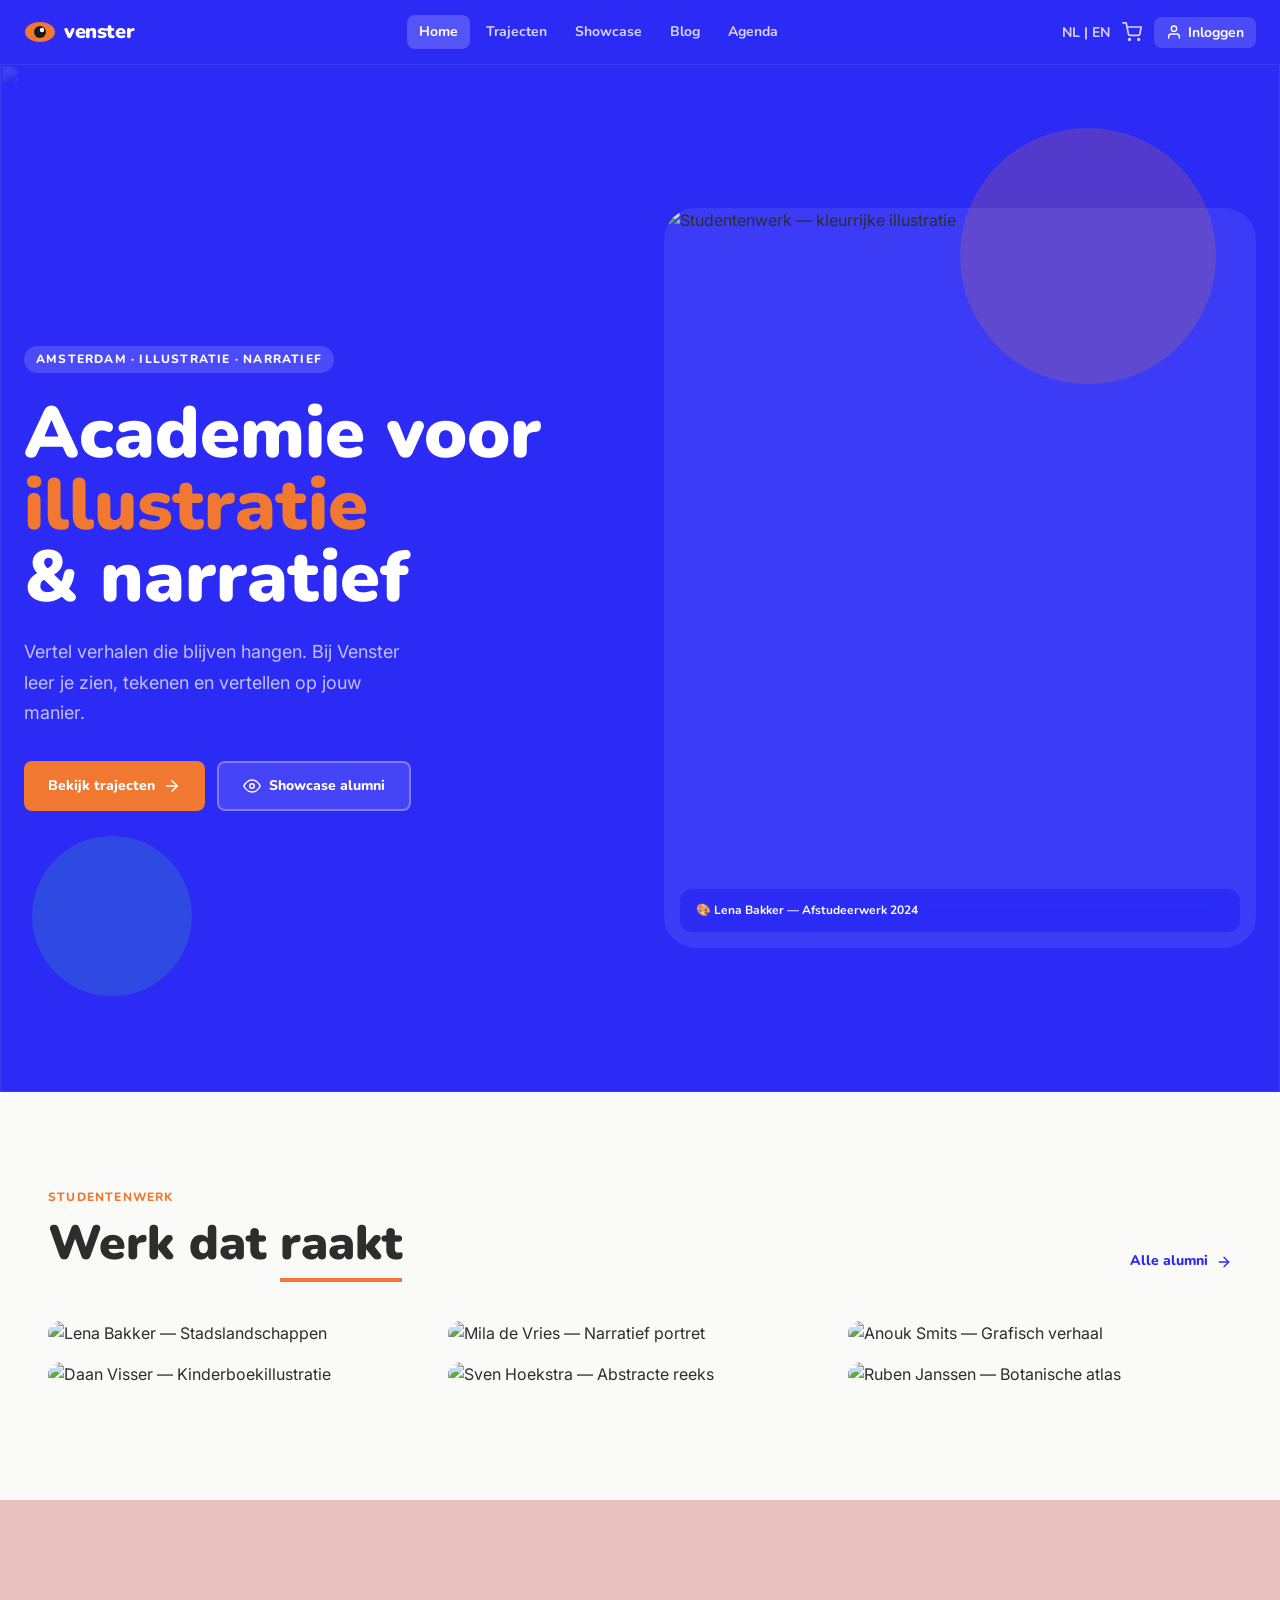
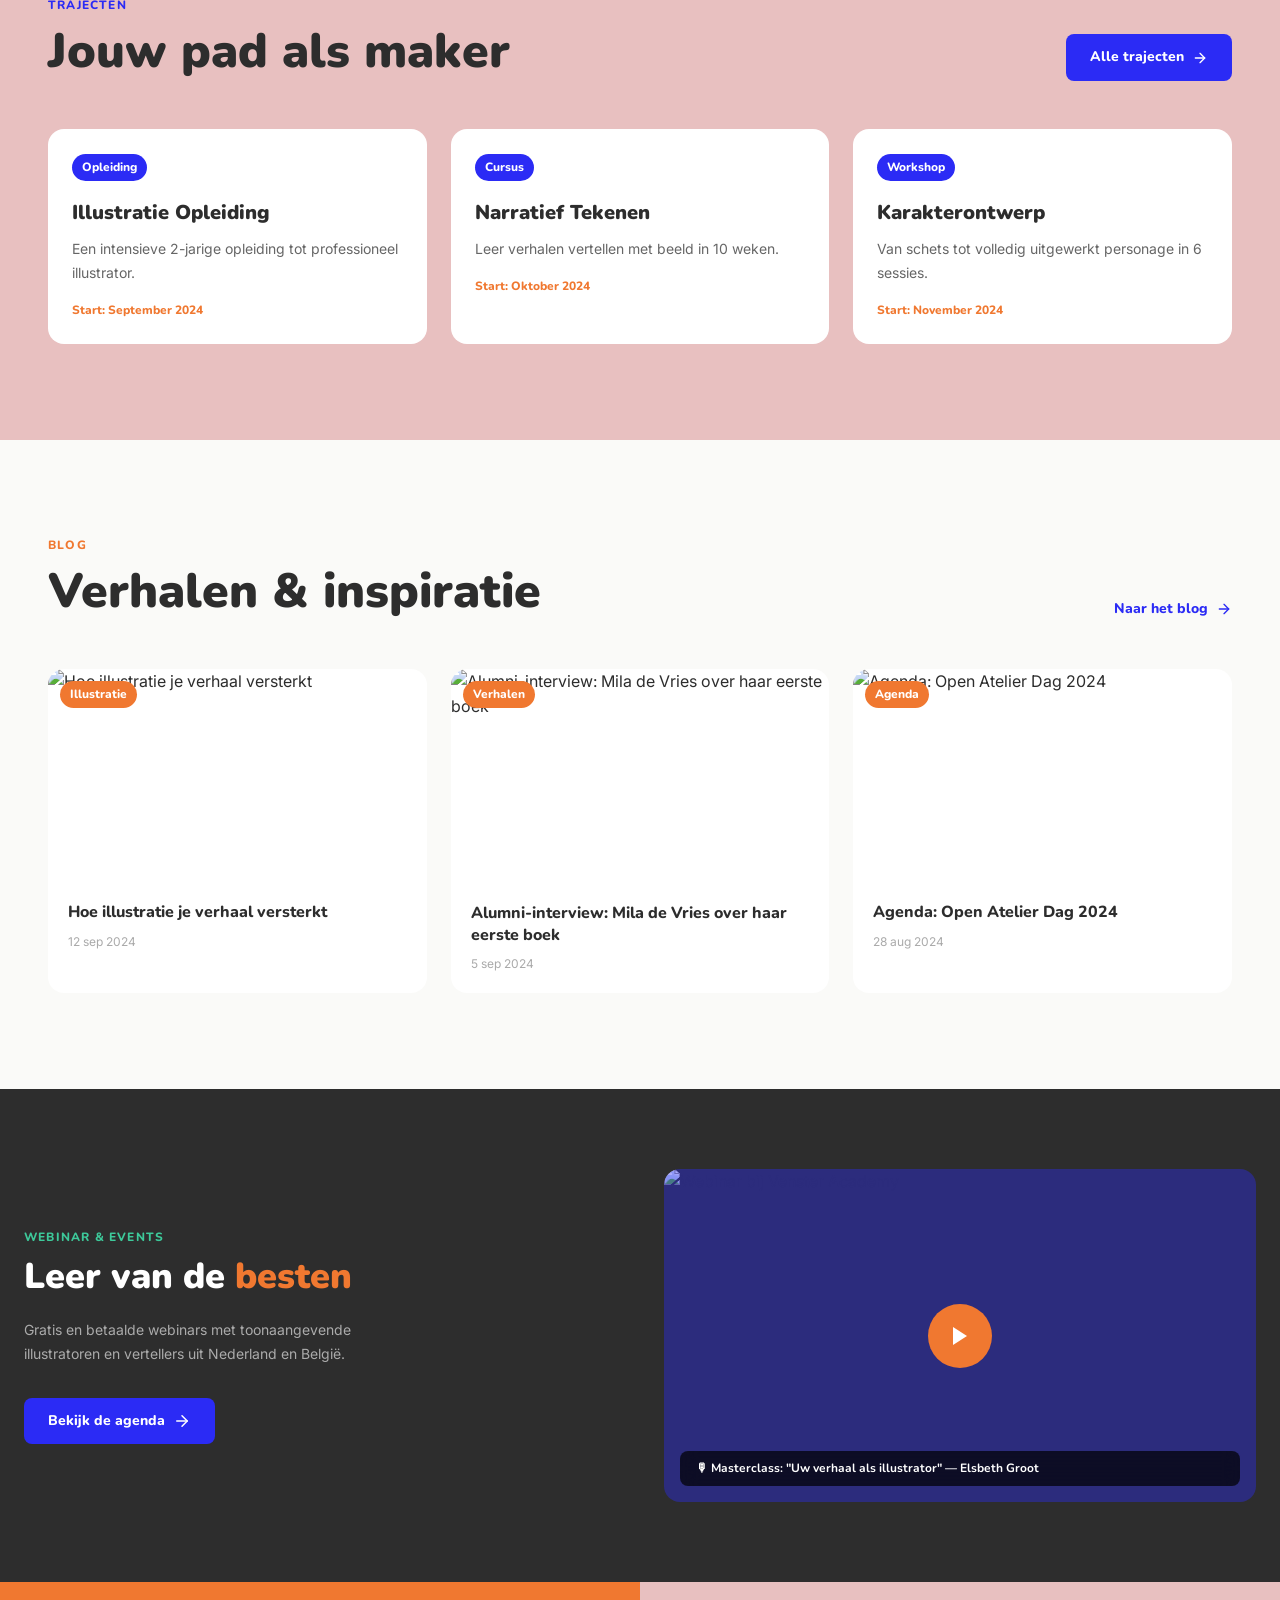
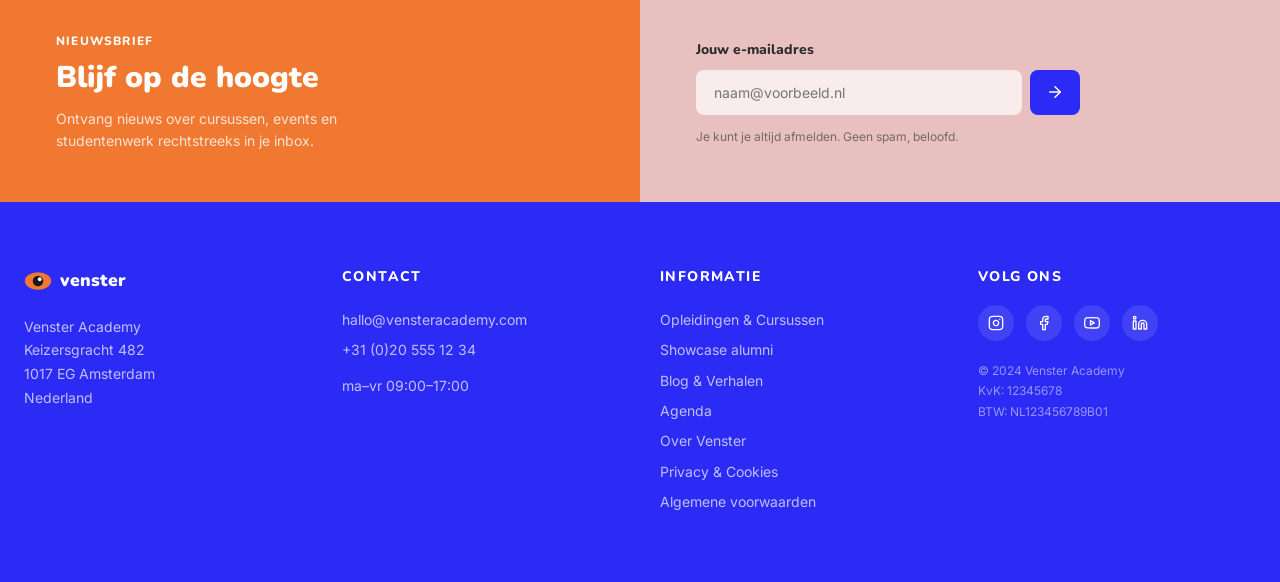
==== index.html @ ac4b436e "feat: initialize project scaffold with complete shadcn/ui component library and page routing structu" ====
<!DOCTYPE html>
<html lang="nl">
<head>
  <meta charset="UTF-8" />
  <meta name="viewport" content="width=device-width, initial-scale=1.0" />
  <title>Venster Academy — Academie voor Illustratie & Narratief</title>
  <meta name="description" content="Venster Academy biedt een levendig platform voor aspirant-illustratoren en verhalenvertellers om cursussen te verkennen, werk te tonen en in contact te komen met een creatieve community." />
  <link rel="stylesheet" href="css/style.css" />
</head>
<body>
  <div class="page-wrapper">

    <!-- ===== NAVIGATION ===== -->
    <nav class="nav" id="main-nav">
      <div class="nav__inner">
        <!-- Logo -->
        <a href="index.html" class="nav__logo" aria-label="Venster Academy home">
          <svg width="32" height="22" viewBox="0 0 32 22" fill="none" aria-hidden="true">
            <ellipse cx="16" cy="11" rx="15" ry="10" fill="#F07830" />
            <circle cx="16" cy="11" r="6" fill="#1a1a1a" />
            <circle cx="18" cy="9" r="2.2" fill="#ffffff" />
          </svg>
          <span class="nav__logo-text">venster</span>
        </a>

        <!-- Desktop links -->
        <div class="nav__links">
          <a href="index.html" class="nav__link nav__link--active">Home</a>
          <a href="trajecten.html" class="nav__link">Trajecten</a>
          <a href="showcase.html" class="nav__link">Showcase</a>
          <a href="blog.html" class="nav__link">Blog</a>
          <a href="agenda.html" class="nav__link">Agenda</a>
        </div>

        <!-- Desktop controls -->
        <div class="nav__controls">
          <button class="nav__lang-btn" id="lang-toggle">NL | EN</button>
          <button class="nav__icon-btn" aria-label="Winkelwagen">
            <svg width="20" height="20" viewBox="0 0 24 24" fill="none" stroke="currentColor" stroke-width="2" stroke-linecap="round" stroke-linejoin="round"><circle cx="9" cy="21" r="1"/><circle cx="20" cy="21" r="1"/><path d="M1 1h4l2.68 13.39a2 2 0 0 0 2 1.61h9.72a2 2 0 0 0 2-1.61L23 6H6"/></svg>
          </button>
          <button class="nav__login-btn" aria-label="Inloggen">
            <svg width="16" height="16" viewBox="0 0 24 24" fill="none" stroke="currentColor" stroke-width="2" stroke-linecap="round" stroke-linejoin="round"><path d="M20 21v-2a4 4 0 0 0-4-4H8a4 4 0 0 0-4 4v2"/><circle cx="12" cy="7" r="4"/></svg>
            <span>Inloggen</span>
          </button>
        </div>

        <!-- Mobile hamburger -->
        <button class="nav__hamburger" id="hamburger-btn" aria-label="Menu openen">
          <svg width="24" height="24" viewBox="0 0 24 24" fill="none" stroke="currentColor" stroke-width="2" stroke-linecap="round" stroke-linejoin="round" id="hamburger-icon"><line x1="3" y1="6" x2="21" y2="6"/><line x1="3" y1="12" x2="21" y2="12"/><line x1="3" y1="18" x2="21" y2="18"/></svg>
          <svg width="24" height="24" viewBox="0 0 24 24" fill="none" stroke="currentColor" stroke-width="2" stroke-linecap="round" stroke-linejoin="round" id="close-icon" style="display:none;"><line x1="18" y1="6" x2="6" y2="18"/><line x1="6" y1="6" x2="18" y2="18"/></svg>
        </button>
      </div>

      <!-- Mobile menu -->
      <div class="nav__mobile-menu" id="mobile-menu">
        <a href="index.html" class="nav__mobile-link nav__mobile-link--active">Home</a>
        <a href="trajecten.html" class="nav__mobile-link">Trajecten</a>
        <a href="showcase.html" class="nav__mobile-link">Showcase</a>
        <a href="blog.html" class="nav__mobile-link">Blog</a>
        <a href="agenda.html" class="nav__mobile-link">Agenda</a>
        <div class="nav__mobile-controls">
          <button class="nav__lang-btn">NL | EN</button>
          <button class="nav__icon-btn" aria-label="Winkelwagen">
            <svg width="18" height="18" viewBox="0 0 24 24" fill="none" stroke="currentColor" stroke-width="2" stroke-linecap="round" stroke-linejoin="round"><circle cx="9" cy="21" r="1"/><circle cx="20" cy="21" r="1"/><path d="M1 1h4l2.68 13.39a2 2 0 0 0 2 1.61h9.72a2 2 0 0 0 2-1.61L23 6H6"/></svg>
          </button>
          <button class="nav__icon-btn" style="font-size:0.875rem;font-weight:700;display:flex;align-items:center;gap:0.25rem;">
            <svg width="16" height="16" viewBox="0 0 24 24" fill="none" stroke="currentColor" stroke-width="2" stroke-linecap="round" stroke-linejoin="round"><path d="M20 21v-2a4 4 0 0 0-4-4H8a4 4 0 0 0-4 4v2"/><circle cx="12" cy="7" r="4"/></svg>
            Inloggen
          </button>
        </div>
      </div>
    </nav>

    <!-- ===== MAIN CONTENT ===== -->
    <main class="main-content">

      <!-- HERO -->
      <section class="hero">
        <div class="hero__bg-img">
          <img src="https://images.unsplash.com/photo-1513364776144-60967b0f800f?w=1600&h=900&fit=crop&auto=format" alt="" />
        </div>
        <div class="hero__blob-orange"></div>
        <div class="hero__blob-mint"></div>

        <div class="hero__inner">
          <div>
            <div class="hero__badge">Amsterdam · Illustratie · Narratief</div>
            <h1 class="hero__title">
              Academie voor<br />
              <span>illustratie</span><br />
              &amp; narratief
            </h1>
            <p class="hero__subtitle">
              Vertel verhalen die blijven hangen. Bij Venster leer je zien, tekenen en vertellen op jouw manier.
            </p>
            <div class="hero__actions">
              <a href="trajecten.html" class="btn btn--orange">
                Bekijk trajecten
                <svg width="18" height="18" viewBox="0 0 24 24" fill="none" stroke="currentColor" stroke-width="2" stroke-linecap="round" stroke-linejoin="round"><line x1="5" y1="12" x2="19" y2="12"/><polyline points="12 5 19 12 12 19"/></svg>
              </a>
              <a href="showcase.html" class="btn btn--ghost">
                <svg width="18" height="18" viewBox="0 0 24 24" fill="none" stroke="currentColor" stroke-width="2" stroke-linecap="round" stroke-linejoin="round"><path d="M1 12s4-8 11-8 11 8 11 8-4 8-11 8-11-8-11-8z"/><circle cx="12" cy="12" r="3"/></svg>
                Showcase alumni
              </a>
            </div>
          </div>
          <div class="hero__image-wrapper">
            <div class="hero__image-card">
              <img src="https://images.unsplash.com/photo-1579783902614-a3fb3927b6a5?w=800&h=1000&fit=crop&auto=format" alt="Studentenwerk — kleurrijke illustratie" />
              <div class="hero__image-caption">
                <p>🎨 Lena Bakker — Afstudeerwerk 2024</p>
              </div>
            </div>
          </div>
        </div>
      </section>

      <!-- STUDENTENWERK MASONRY -->
      <section class="section-padded">
        <div class="container">
          <div class="section-header">
            <div>
              <p class="section-label" style="color: var(--venster-orange);">Studentenwerk</p>
              <h2 class="section-title">Werk dat <span class="underline-accent">raakt</span></h2>
            </div>
            <a href="showcase.html" class="section-link">
              Alle alumni
              <svg width="16" height="16" viewBox="0 0 24 24" fill="none" stroke="currentColor" stroke-width="2" stroke-linecap="round" stroke-linejoin="round"><line x1="5" y1="12" x2="19" y2="12"/><polyline points="12 5 19 12 12 19"/></svg>
            </a>
          </div>
          <div class="masonry-grid">
            <div class="masonry-grid__item">
              <img src="https://images.unsplash.com/photo-1579783902614-a3fb3927b6a5?w=500&h=650&fit=crop&auto=format" alt="Lena Bakker — Stadslandschappen" />
              <div class="masonry-grid__overlay">
                <p class="masonry-grid__name">Lena Bakker</p>
                <p class="masonry-grid__project">Stadslandschappen</p>
              </div>
            </div>
            <div class="masonry-grid__item">
              <img src="https://images.unsplash.com/photo-1547826039-bdbee69ff3de?w=500&h=400&fit=crop&auto=format" alt="Daan Visser — Kinderboekillustratie" />
              <div class="masonry-grid__overlay">
                <p class="masonry-grid__name">Daan Visser</p>
                <p class="masonry-grid__project">Kinderboekillustratie</p>
              </div>
            </div>
            <div class="masonry-grid__item">
              <img src="https://images.unsplash.com/photo-1513364776144-60967b0f800f?w=500&h=560&fit=crop&auto=format" alt="Mila de Vries — Narratief portret" />
              <div class="masonry-grid__overlay">
                <p class="masonry-grid__name">Mila de Vries</p>
                <p class="masonry-grid__project">Narratief portret</p>
              </div>
            </div>
            <div class="masonry-grid__item">
              <img src="https://images.unsplash.com/photo-1556139966-56785f998a76?w=500&h=480&fit=crop&auto=format" alt="Sven Hoekstra — Abstracte reeks" />
              <div class="masonry-grid__overlay">
                <p class="masonry-grid__name">Sven Hoekstra</p>
                <p class="masonry-grid__project">Abstracte reeks</p>
              </div>
            </div>
            <div class="masonry-grid__item">
              <img src="https://images.unsplash.com/photo-1541963463532-d68292c34b19?w=500&h=620&fit=crop&auto=format" alt="Anouk Smits — Grafisch verhaal" />
              <div class="masonry-grid__overlay">
                <p class="masonry-grid__name">Anouk Smits</p>
                <p class="masonry-grid__project">Grafisch verhaal</p>
              </div>
            </div>
            <div class="masonry-grid__item">
              <img src="https://images.unsplash.com/photo-1550745165-9bc0b252726f?w=500&h=400&fit=crop&auto=format" alt="Ruben Janssen — Botanische atlas" />
              <div class="masonry-grid__overlay">
                <p class="masonry-grid__name">Ruben Janssen</p>
                <p class="masonry-grid__project">Botanische atlas</p>
              </div>
            </div>
          </div>
        </div>
      </section>

      <!-- TRAJECTEN / COURSES -->
      <section class="section-padded section-bg-pink">
        <div class="container">
          <div class="section-header">
            <div>
              <p class="section-label" style="color: var(--venster-blue);">Trajecten</p>
              <h2 class="section-title">Jouw pad als maker</h2>
            </div>
            <a href="trajecten.html" class="btn btn--blue">
              Alle trajecten
              <svg width="16" height="16" viewBox="0 0 24 24" fill="none" stroke="currentColor" stroke-width="2" stroke-linecap="round" stroke-linejoin="round"><line x1="5" y1="12" x2="19" y2="12"/><polyline points="12 5 19 12 12 19"/></svg>
            </a>
          </div>
          <div class="card-grid card-grid--3">
            <!-- Card 1 -->
            <div class="course-card">
              <div class="course-card__body">
                <span class="course-card__tag">Opleiding</span>
                <h3 class="course-card__title">Illustratie Opleiding</h3>
                <p class="course-card__desc">Een intensieve 2-jarige opleiding tot professioneel illustrator.</p>
                <p class="course-card__start">Start: September 2024</p>
              </div>
            </div>
            <!-- Card 2 -->
            <div class="course-card">
              <div class="course-card__body">
                <span class="course-card__tag">Cursus</span>
                <h3 class="course-card__title">Narratief Tekenen</h3>
                <p class="course-card__desc">Leer verhalen vertellen met beeld in 10 weken.</p>
                <p class="course-card__start">Start: Oktober 2024</p>
              </div>
            </div>
            <!-- Card 3 -->
            <div class="course-card">
              <div class="course-card__body">
                <span class="course-card__tag">Workshop</span>
                <h3 class="course-card__title">Karakterontwerp</h3>
                <p class="course-card__desc">Van schets tot volledig uitgewerkt personage in 6 sessies.</p>
                <p class="course-card__start">Start: November 2024</p>
              </div>
            </div>
          </div>
        </div>
      </section>

      <!-- BLOG TEASERS -->
      <section class="section-padded">
        <div class="container">
          <div class="section-header">
            <div>
              <p class="section-label" style="color: var(--venster-orange);">Blog</p>
              <h2 class="section-title">Verhalen &amp; inspiratie</h2>
            </div>
            <a href="blog.html" class="section-link">
              Naar het blog
              <svg width="16" height="16" viewBox="0 0 24 24" fill="none" stroke="currentColor" stroke-width="2" stroke-linecap="round" stroke-linejoin="round"><line x1="5" y1="12" x2="19" y2="12"/><polyline points="12 5 19 12 12 19"/></svg>
            </a>
          </div>
          <div class="card-grid card-grid--3">
            <article class="blog-card">
              <div class="blog-card__image">
                <img src="https://images.unsplash.com/photo-1607604276583-eef5d076aa5f?w=700&h=394&fit=crop&auto=format" alt="Hoe illustratie je verhaal versterkt" />
                <span class="blog-card__image-tag">Illustratie</span>
              </div>
              <div class="blog-card__body">
                <h3 class="blog-card__title">Hoe illustratie je verhaal versterkt</h3>
                <p class="blog-card__date">12 sep 2024</p>
              </div>
            </article>
            <article class="blog-card">
              <div class="blog-card__image">
                <img src="https://images.unsplash.com/photo-1522202176988-66273c2fd55f?w=700&h=394&fit=crop&auto=format" alt="Alumni-interview: Mila de Vries over haar eerste boek" />
                <span class="blog-card__image-tag">Verhalen</span>
              </div>
              <div class="blog-card__body">
                <h3 class="blog-card__title">Alumni-interview: Mila de Vries over haar eerste boek</h3>
                <p class="blog-card__date">5 sep 2024</p>
              </div>
            </article>
            <article class="blog-card">
              <div class="blog-card__image">
                <img src="https://images.unsplash.com/photo-1513519245088-0e12902e5a38?w=700&h=394&fit=crop&auto=format" alt="Agenda: Open Atelier Dag 2024" />
                <span class="blog-card__image-tag">Agenda</span>
              </div>
              <div class="blog-card__body">
                <h3 class="blog-card__title">Agenda: Open Atelier Dag 2024</h3>
                <p class="blog-card__date">28 aug 2024</p>
              </div>
            </article>
          </div>
        </div>
      </section>

      <!-- VIDEO / WEBINAR -->
      <section class="webinar-section">
        <div class="webinar-section__inner">
          <div>
            <p class="section-label" style="color: var(--venster-mint);">Webinar &amp; Events</p>
            <h2 class="section-title" style="color: white; font-size: 2.25rem; margin-bottom: 1.25rem; line-height: 1.2;">
              Leer van de <span style="color: var(--venster-orange);">besten</span>
            </h2>
            <p style="color: rgba(255,255,255,0.6); font-size: 0.875rem; line-height: 1.7; margin-bottom: 2rem; max-width: 24rem;">
              Gratis en betaalde webinars met toonaangevende illustratoren en vertellers uit Nederland en België.
            </p>
            <a href="agenda.html" class="btn btn--blue">
              Bekijk de agenda
              <svg width="18" height="18" viewBox="0 0 24 24" fill="none" stroke="currentColor" stroke-width="2" stroke-linecap="round" stroke-linejoin="round"><line x1="5" y1="12" x2="19" y2="12"/><polyline points="12 5 19 12 12 19"/></svg>
            </a>
          </div>
          <div class="webinar-section__video">
            <img src="https://images.unsplash.com/photo-1524601500432-1e1a4c71d692?w=800&h=450&fit=crop&auto=format" alt="Webinar bij Venster Academy" />
            <div class="webinar-section__video-overlay">
              <div class="webinar-section__play-btn">
                <svg width="24" height="24" viewBox="0 0 24 24" fill="white"><polygon points="5 3 19 12 5 21 5 3"/></svg>
              </div>
            </div>
            <div class="webinar-section__video-caption">
              <p>🎙 Masterclass: "Uw verhaal als illustrator" — Elsbeth Groot</p>
            </div>
          </div>
        </div>
      </section>
    </main>

    <!-- ===== NEWSLETTER ===== -->
    <section class="newsletter" id="newsletter-section">
      <div class="newsletter__left">
        <p class="section-label" style="color: white;">Nieuwsbrief</p>
        <h2 style="color: white; font-size: 1.875rem; font-family: var(--font-display); font-weight: 900; line-height: 1.2;">Blijf op de hoogte</h2>
        <p style="color: rgba(255,255,255,0.8); margin-top: 0.75rem; font-size: 0.875rem; max-width: 20rem;">
          Ontvang nieuws over cursussen, events en studentenwerk rechtstreeks in je inbox.
        </p>
      </div>
      <div class="newsletter__right" id="newsletter-right">
        <div id="newsletter-form-wrapper">
          <label for="newsletter-email" style="font-size: 0.875rem; margin-bottom: 0.5rem; display: block; font-family: var(--font-display); font-weight: 800; color: var(--venster-charcoal);">Jouw e-mailadres</label>
          <form class="newsletter__form" id="newsletter-form">
            <input type="email" id="newsletter-email" placeholder="naam@voorbeeld.nl" required class="newsletter__input" />
            <button type="submit" class="newsletter__submit">
              <svg width="18" height="18" viewBox="0 0 24 24" fill="none" stroke="currentColor" stroke-width="2" stroke-linecap="round" stroke-linejoin="round"><line x1="5" y1="12" x2="19" y2="12"/><polyline points="12 5 19 12 12 19"/></svg>
            </button>
          </form>
          <p style="font-size: 0.75rem; margin-top: 0.75rem; color: rgba(45,45,45,0.6);">Je kunt je altijd afmelden. Geen spam, beloofd.</p>
        </div>
        <div id="newsletter-success" class="newsletter__success" style="display: none;">
          <p style="font-size: 1.5rem; font-family: var(--font-display); font-weight: 900; color: var(--venster-blue);">Super, bedankt! 🎨</p>
          <p style="font-size: 0.875rem; margin-top: 0.5rem; color: var(--venster-charcoal);">We sturen je snel het eerste nieuws.</p>
        </div>
      </div>
    </section>

    <!-- ===== FOOTER ===== -->
    <footer class="footer">
      <div class="footer__inner">
        <div class="footer__grid">
          <!-- Col 1 -->
          <div>
            <div style="display: flex; align-items: center; gap: 0.5rem; margin-bottom: 1.25rem;">
              <svg width="28" height="20" viewBox="0 0 32 22" fill="none" aria-hidden="true">
                <ellipse cx="16" cy="11" rx="15" ry="10" fill="#F07830" />
                <circle cx="16" cy="11" r="6" fill="#1a1a1a" />
                <circle cx="18" cy="9" r="2.2" fill="#ffffff" />
              </svg>
              <span style="color: white; text-transform: lowercase; font-family: var(--font-display); font-weight: 900; font-size: 1.1rem;">venster</span>
            </div>
            <p class="footer__text">
              Venster Academy<br />
              Keizersgracht 482<br />
              1017 EG Amsterdam<br />
              Nederland
            </p>
          </div>
          <!-- Col 2 -->
          <div>
            <h4 class="footer__heading">Contact</h4>
            <a href="mailto:hallo@vensteracademy.com" class="footer__link">hallo@vensteracademy.com</a>
            <a href="tel:+31205551234" class="footer__link">+31 (0)20 555 12 34</a>
            <p class="footer__text" style="margin-top: 0.5rem;">ma–vr 09:00–17:00</p>
          </div>
          <!-- Col 3 -->
          <div>
            <h4 class="footer__heading">Informatie</h4>
            <a href="trajecten.html" class="footer__link">Opleidingen &amp; Cursussen</a>
            <a href="showcase.html" class="footer__link">Showcase alumni</a>
            <a href="blog.html" class="footer__link">Blog &amp; Verhalen</a>
            <a href="agenda.html" class="footer__link">Agenda</a>
            <a href="#" class="footer__link">Over Venster</a>
            <a href="#" class="footer__link">Privacy &amp; Cookies</a>
            <a href="#" class="footer__link">Algemene voorwaarden</a>
          </div>
          <!-- Col 4 -->
          <div>
            <h4 class="footer__heading">Volg ons</h4>
            <div class="footer__socials">
              <a href="#" class="footer__social-icon" aria-label="Instagram">
                <svg width="16" height="16" viewBox="0 0 24 24" fill="none" stroke="currentColor" stroke-width="2" stroke-linecap="round" stroke-linejoin="round"><rect x="2" y="2" width="20" height="20" rx="5" ry="5"/><path d="M16 11.37A4 4 0 1 1 12.63 8 4 4 0 0 1 16 11.37z"/><line x1="17.5" y1="6.5" x2="17.51" y2="6.5"/></svg>
              </a>
              <a href="#" class="footer__social-icon" aria-label="Facebook">
                <svg width="16" height="16" viewBox="0 0 24 24" fill="none" stroke="currentColor" stroke-width="2" stroke-linecap="round" stroke-linejoin="round"><path d="M18 2h-3a5 5 0 0 0-5 5v3H7v4h3v8h4v-8h3l1-4h-4V7a1 1 0 0 1 1-1h3z"/></svg>
              </a>
              <a href="#" class="footer__social-icon" aria-label="YouTube">
                <svg width="16" height="16" viewBox="0 0 24 24" fill="none" stroke="currentColor" stroke-width="2" stroke-linecap="round" stroke-linejoin="round"><path d="M22.54 6.42a2.78 2.78 0 0 0-1.94-2C18.88 4 12 4 12 4s-6.88 0-8.6.46a2.78 2.78 0 0 0-1.94 2A29 29 0 0 0 1 11.75a29 29 0 0 0 .46 5.33A2.78 2.78 0 0 0 3.4 19.1c1.72.46 8.6.46 8.6.46s6.88 0 8.6-.46a2.78 2.78 0 0 0 1.94-2 29 29 0 0 0 .46-5.25 29 29 0 0 0-.46-5.33z"/><polygon points="9.75 15.02 15.5 11.75 9.75 8.48 9.75 15.02"/></svg>
              </a>
              <a href="#" class="footer__social-icon" aria-label="LinkedIn">
                <svg width="16" height="16" viewBox="0 0 24 24" fill="none" stroke="currentColor" stroke-width="2" stroke-linecap="round" stroke-linejoin="round"><path d="M16 8a6 6 0 0 1 6 6v7h-4v-7a2 2 0 0 0-2-2 2 2 0 0 0-2 2v7h-4v-7a6 6 0 0 1 6-6z"/><rect x="2" y="9" width="4" height="12"/><circle cx="4" cy="4" r="2"/></svg>
              </a>
            </div>
            <p class="footer__legal">
              © 2024 Venster Academy<br />
              KvK: 12345678<br />
              BTW: NL123456789B01
            </p>
          </div>
        </div>
      </div>
    </footer>

  </div>

  <!-- ===== JAVASCRIPT ===== -->
  <script src="js/main.js"></script>
</body>
</html>
---- css/style.css ----
/* ===== FONTS ===== */
@import url('https://fonts.googleapis.com/css2?family=Nunito:wght@400;600;700;800;900&family=Inter:ital,wght@0,400;0,500;0,600;1,400&display=swap');

/* ===== DESIGN TOKENS ===== */
:root {
  --font-display: 'Nunito', sans-serif;
  --font-body: 'Inter', sans-serif;

  --venster-blue: #2B2BF5;
  --venster-orange: #F07830;
  --venster-pink: #E8C0C0;
  --venster-mint: #3DC99A;
  --venster-charcoal: #2D2D2D;

  --background: #FAFAF8;
  --muted: #F0F0EC;
  --muted-foreground: #888880;
  --border: rgba(0, 0, 0, 0.08);
}

/* ===== RESET & BASE ===== */
*, *::before, *::after {
  margin: 0;
  padding: 0;
  box-sizing: border-box;
}

html {
  font-size: 16px;
  scroll-behavior: smooth;
}

body {
  font-family: var(--font-body);
  background: var(--background);
  color: var(--venster-charcoal);
  line-height: 1.6;
  min-height: 100vh;
  -webkit-font-smoothing: antialiased;
}

img {
  display: block;
  max-width: 100%;
}

a {
  text-decoration: none;
  color: inherit;
}

ul, ol {
  list-style: none;
}

button {
  cursor: pointer;
  border: none;
  background: none;
  font-family: inherit;
}

input {
  font-family: inherit;
  border: none;
  outline: none;
}

/* ===== LAYOUT ===== */
.page-wrapper {
  display: flex;
  flex-direction: column;
  min-height: 100vh;
  background: var(--background);
}

.main-content {
  flex: 1;
}

.container {
  max-width: 1280px;
  margin: 0 auto;
  padding: 0 1.5rem;
}

/* ===== TYPOGRAPHY UTILITY ===== */
.font-display {
  font-family: var(--font-display);
}

.fw-700 { font-weight: 700; }
.fw-800 { font-weight: 800; }
.fw-900 { font-weight: 900; }

.text-xs { font-size: 0.75rem; }
.text-sm { font-size: 0.875rem; }
.text-base { font-size: 1rem; }
.text-lg { font-size: 1.125rem; }
.text-xl { font-size: 1.25rem; }
.text-2xl { font-size: 1.5rem; }
.text-3xl { font-size: 1.875rem; }
.text-4xl { font-size: 2.25rem; }
.text-5xl { font-size: 3rem; }
.text-6xl { font-size: 3.75rem; }
.text-7xl { font-size: 4.5rem; }

.uppercase {
  text-transform: uppercase;
  letter-spacing: 0.1em;
}

/* ===== NAVIGATION ===== */
.nav {
  position: sticky;
  top: 0;
  z-index: 50;
  width: 100%;
  background: var(--venster-blue);
  font-family: var(--font-display);
}

.nav__inner {
  max-width: 1280px;
  margin: 0 auto;
  padding: 0 1rem;
  display: flex;
  align-items: center;
  height: 64px;
  gap: 1rem;
}

.nav__logo {
  display: flex;
  align-items: center;
  gap: 0.5rem;
  flex-shrink: 0;
}

.nav__logo-text {
  color: white;
  text-transform: lowercase;
  letter-spacing: -0.02em;
  font-family: var(--font-display);
  font-weight: 900;
  font-size: 1.25rem;
}

.nav__links {
  display: none;
  flex: 1;
  justify-content: center;
  align-items: center;
  gap: 0.25rem;
}

.nav__link {
  padding: 0.375rem 0.75rem;
  border-radius: 0.5rem;
  font-size: 0.875rem;
  font-weight: 700;
  color: rgba(255, 255, 255, 0.8);
  transition: all 0.15s ease;
}

.nav__link:hover {
  color: white;
  background: rgba(255, 255, 255, 0.1);
}

.nav__link--active {
  background: rgba(255, 255, 255, 0.2);
  color: white;
}

.nav__controls {
  display: none;
  align-items: center;
  gap: 0.75rem;
  margin-left: auto;
  flex-shrink: 0;
}

.nav__lang-btn {
  color: rgba(255, 255, 255, 0.8);
  font-size: 0.875rem;
  font-weight: 700;
  transition: color 0.15s;
}

.nav__lang-btn:hover { color: white; }

.nav__icon-btn {
  color: rgba(255, 255, 255, 0.8);
  transition: color 0.15s;
  background: none;
  border: none;
  display: flex;
  align-items: center;
}

.nav__icon-btn:hover { color: white; }

.nav__login-btn {
  display: flex;
  align-items: center;
  gap: 0.375rem;
  background: rgba(255, 255, 255, 0.15);
  color: white;
  font-size: 0.875rem;
  font-weight: 700;
  padding: 0.375rem 0.75rem;
  border-radius: 0.5rem;
  transition: background 0.15s;
}

.nav__login-btn:hover {
  background: rgba(255, 255, 255, 0.25);
}

.nav__hamburger {
  margin-left: auto;
  color: white;
  padding: 0.25rem;
  background: none;
  border: none;
  display: flex;
  align-items: center;
}

.nav__mobile-menu {
  display: none;
  border-top: 1px solid rgba(255, 255, 255, 0.1);
  padding: 0.75rem 1rem 1rem;
  flex-direction: column;
  gap: 0.25rem;
}

.nav__mobile-menu.open {
  display: flex;
}

.nav__mobile-link {
  display: block;
  padding: 0.5rem 0.75rem;
  border-radius: 0.5rem;
  font-size: 0.875rem;
  font-weight: 700;
  color: rgba(255, 255, 255, 0.8);
  transition: all 0.15s;
}

.nav__mobile-link:hover,
.nav__mobile-link--active {
  color: white;
  background: rgba(255, 255, 255, 0.1);
}

.nav__mobile-controls {
  display: flex;
  align-items: center;
  gap: 1rem;
  margin-top: 0.75rem;
  padding: 0 0.75rem;
}

@media (min-width: 768px) {
  .nav__inner { padding: 0 1.5rem; }
  .nav__links { display: flex; }
  .nav__controls { display: flex; }
  .nav__hamburger { display: none; }
  .nav__mobile-menu { display: none !important; }
}

/* ===== SVG ICONS (inline) ===== */
.icon {
  display: inline-block;
  vertical-align: middle;
  width: 1em;
  height: 1em;
  fill: currentColor;
}

/* ===== HERO SECTION (Home) ===== */
.hero {
  position: relative;
  overflow: hidden;
  background: var(--venster-blue);
  min-height: 85vh;
}

.hero__bg-img {
  position: absolute;
  inset: 0;
  opacity: 0.1;
}

.hero__bg-img img {
  width: 100%;
  height: 100%;
  object-fit: cover;
}

.hero__blob-orange {
  position: absolute;
  top: 4rem;
  right: 4rem;
  width: 16rem;
  height: 16rem;
  border-radius: 50%;
  background: var(--venster-orange);
  opacity: 0.2;
}

.hero__blob-mint {
  position: absolute;
  bottom: 6rem;
  left: 2rem;
  width: 10rem;
  height: 10rem;
  border-radius: 50%;
  background: var(--venster-mint);
  opacity: 0.2;
}

.hero__inner {
  position: relative;
  z-index: 10;
  max-width: 1280px;
  margin: 0 auto;
  padding: 6rem 1.5rem;
  display: grid;
  grid-template-columns: 1fr;
  gap: 3rem;
  align-items: center;
}

.hero__badge {
  display: inline-block;
  padding: 0.25rem 0.75rem;
  border-radius: 9999px;
  background: rgba(255, 255, 255, 0.15);
  color: white;
  font-size: 0.75rem;
  text-transform: uppercase;
  letter-spacing: 0.1em;
  font-family: var(--font-display);
  font-weight: 800;
  margin-bottom: 1.5rem;
}

.hero__title {
  color: white;
  font-size: 3rem;
  line-height: 1;
  margin-bottom: 1.5rem;
  font-family: var(--font-display);
  font-weight: 900;
}

.hero__title span {
  color: var(--venster-orange);
}

.hero__subtitle {
  color: rgba(255, 255, 255, 0.7);
  font-size: 1.125rem;
  margin-bottom: 2rem;
  max-width: 24rem;
  line-height: 1.7;
}

.hero__actions {
  display: flex;
  flex-wrap: wrap;
  gap: 0.75rem;
}

.hero__image-wrapper {
  display: none;
}

.hero__image-card {
  position: relative;
  overflow: hidden;
  border-radius: 2rem;
  aspect-ratio: 4/5;
  background: rgba(255, 255, 255, 0.08);
}

.hero__image-card img {
  width: 100%;
  height: 100%;
  object-fit: cover;
}

.hero__image-caption {
  position: absolute;
  bottom: 1rem;
  left: 1rem;
  right: 1rem;
  padding: 0.75rem 1rem;
  border-radius: 0.75rem;
  background: rgba(43, 43, 245, 0.9);
  backdrop-filter: blur(12px);
}

.hero__image-caption p {
  color: white;
  font-size: 0.75rem;
  font-family: var(--font-display);
  font-weight: 700;
}

@media (min-width: 768px) {
  .hero__inner {
    grid-template-columns: 1fr 1fr;
    padding: 9rem 1.5rem;
  }
  .hero__title { font-size: 3.75rem; }
  .hero__image-wrapper { display: block; position: relative; }
}

@media (min-width: 1024px) {
  .hero__title { font-size: 4.5rem; }
}

/* ===== BUTTONS ===== */
.btn {
  display: inline-flex;
  align-items: center;
  gap: 0.5rem;
  padding: 0.75rem 1.5rem;
  border-radius: 0.5rem;
  font-family: var(--font-display);
  font-weight: 800;
  font-size: 0.875rem;
  transition: all 0.2s ease;
  text-decoration: none;
  border: none;
  cursor: pointer;
}

.btn:hover {
  transform: scale(1.05);
}

.btn:active {
  transform: scale(0.95);
}

.btn--orange {
  background: var(--venster-orange);
  color: white;
}

.btn--blue {
  background: var(--venster-blue);
  color: white;
}

.btn--ghost {
  background: rgba(255, 255, 255, 0.12);
  color: white;
  border: 2px solid rgba(255, 255, 255, 0.3);
}

.btn--outline-blue {
  background: transparent;
  color: var(--venster-blue);
  border: 2px solid var(--venster-blue);
}

.btn--disabled {
  opacity: 0.5;
  cursor: not-allowed;
}

.btn--disabled:hover {
  transform: none;
}

.btn--full {
  width: 100%;
  justify-content: center;
}

/* ===== SECTION HEADERS ===== */
.section-header {
  display: flex;
  align-items: flex-end;
  justify-content: space-between;
  margin-bottom: 3rem;
  flex-wrap: wrap;
  gap: 1rem;
}

.section-label {
  font-size: 0.75rem;
  text-transform: uppercase;
  letter-spacing: 0.1em;
  margin-bottom: 0.5rem;
  font-family: var(--font-display);
  font-weight: 800;
}

.section-title {
  font-size: 2.25rem;
  font-family: var(--font-display);
  font-weight: 900;
  color: var(--venster-charcoal);
  line-height: 1.2;
}

.section-link {
  display: inline-flex;
  align-items: center;
  gap: 0.5rem;
  font-size: 0.875rem;
  color: var(--venster-blue);
  font-family: var(--font-display);
  font-weight: 800;
  transition: opacity 0.2s;
}

.section-link:hover {
  opacity: 0.7;
}

.underline-accent {
  border-bottom: 4px solid var(--venster-orange);
  padding-bottom: 2px;
}

@media (min-width: 768px) {
  .section-title { font-size: 3rem; }
}

/* ===== MASONRY GRID ===== */
.masonry-grid {
  columns: 2;
  column-gap: 1rem;
}

.masonry-grid__item {
  break-inside: avoid;
  margin-bottom: 1rem;
  position: relative;
  overflow: hidden;
  border-radius: 1rem;
  cursor: pointer;
}

.masonry-grid__item img {
  width: 100%;
  display: block;
  transition: transform 0.5s ease;
}

.masonry-grid__item:hover img {
  transform: scale(1.05);
}

.masonry-grid__overlay {
  position: absolute;
  inset: 0;
  display: flex;
  flex-direction: column;
  justify-content: flex-end;
  padding: 1rem;
  background: linear-gradient(to top, rgba(43, 43, 245, 0.85) 0%, transparent 60%);
  opacity: 0;
  transition: opacity 0.3s ease;
}

.masonry-grid__item:hover .masonry-grid__overlay {
  opacity: 1;
}

.masonry-grid__overlay-center {
  position: absolute;
  inset: 0;
  display: flex;
  flex-direction: column;
  align-items: center;
  justify-content: center;
  background: rgba(43, 43, 245, 0.75);
  opacity: 0;
  transition: opacity 0.3s ease;
}

.masonry-grid__item:hover .masonry-grid__overlay-center {
  opacity: 1;
}

.masonry-grid__name {
  color: white;
  font-size: 0.875rem;
  font-family: var(--font-display);
  font-weight: 900;
  line-height: 1.3;
}

.masonry-grid__project {
  color: rgba(255, 255, 255, 0.8);
  font-size: 0.75rem;
  margin-top: 0.125rem;
}

.masonry-grid__bottom-label {
  position: absolute;
  bottom: 0;
  left: 0;
  right: 0;
  padding: 0.5rem 0.75rem;
  background: linear-gradient(to top, rgba(0, 0, 0, 0.6), transparent);
}

.masonry-grid__bottom-label p {
  color: rgba(255, 255, 255, 0.9);
  font-size: 0.75rem;
  font-family: var(--font-display);
  font-weight: 700;
}

@media (min-width: 768px) {
  .masonry-grid { columns: 3; }
}

@media (min-width: 1200px) {
  .masonry-grid--4cols { columns: 4; }
}

/* ===== SECTION BACKGROUNDS ===== */
.section-padded {
  padding: 6rem 1.5rem;
}

.section-bg-pink {
  background: var(--venster-pink);
}

.section-bg-charcoal {
  background: var(--venster-charcoal);
}

.section-bg-blue {
  background: var(--venster-blue);
}

.section-bg-orange {
  background: var(--venster-orange);
}

.section-bg-muted {
  background: var(--muted);
}

/* ===== COURSE/CARD GRID ===== */
.card-grid {
  display: grid;
  grid-template-columns: 1fr;
  gap: 1.5rem;
}

@media (min-width: 768px) {
  .card-grid--3 { grid-template-columns: repeat(3, 1fr); }
  .card-grid--2 { grid-template-columns: repeat(2, 1fr); }
}

@media (min-width: 640px) {
  .card-grid--sm-2 { grid-template-columns: repeat(2, 1fr); }
}

@media (min-width: 1024px) {
  .card-grid--lg-4 { grid-template-columns: repeat(4, 1fr); }
  .card-grid--lg-3 { grid-template-columns: repeat(3, 1fr); }
}

/* ===== COURSE CARDS ===== */
.course-card {
  background: white;
  border-radius: 1rem;
  overflow: hidden;
  transition: all 0.3s ease;
  cursor: pointer;
}

.course-card:hover {
  transform: translateY(-4px);
  box-shadow: 0 12px 40px rgba(0, 0, 0, 0.12);
}

.course-card__body {
  padding: 1.5rem;
}

.course-card__tag {
  display: inline-block;
  padding: 0.25rem 0.625rem;
  font-size: 0.75rem;
  border-radius: 9999px;
  background: var(--venster-blue);
  color: white;
  font-family: var(--font-display);
  font-weight: 800;
  margin-bottom: 1rem;
}

.course-card__title {
  font-size: 1.25rem;
  margin-bottom: 0.5rem;
  font-family: var(--font-display);
  font-weight: 900;
  color: var(--venster-charcoal);
}

.course-card__desc {
  font-size: 0.875rem;
  color: #666;
  line-height: 1.7;
  margin-bottom: 1rem;
}

.course-card__start {
  font-size: 0.75rem;
  color: var(--venster-orange);
  font-family: var(--font-display);
  font-weight: 800;
}

.course-card__image {
  position: relative;
  aspect-ratio: 16/9;
  overflow: hidden;
}

.course-card__image img {
  width: 100%;
  height: 100%;
  object-fit: cover;
  transition: transform 0.5s ease;
}

.course-card:hover .course-card__image img {
  transform: scale(1.05);
}

.course-card__image-tag {
  position: absolute;
  top: 0.75rem;
  left: 0.75rem;
  padding: 0.25rem 0.625rem;
  font-size: 0.75rem;
  border-radius: 9999px;
  background: var(--venster-blue);
  color: white;
  font-family: var(--font-display);
  font-weight: 800;
}

.course-card__sold-out-badge {
  position: absolute;
  top: 1rem;
  right: 1rem;
  z-index: 10;
  padding: 0.375rem 0.75rem;
  font-size: 0.75rem;
  color: white;
  background: var(--venster-charcoal);
  font-family: var(--font-display);
  font-weight: 900;
  border-radius: 6px;
  transform: rotate(3deg);
  box-shadow: 0 4px 12px rgba(0, 0, 0, 0.2);
}

.course-card__sold-out-overlay {
  position: absolute;
  inset: 0;
  background: rgba(255, 255, 255, 0.6);
}

.course-card__meta {
  display: flex;
  flex-wrap: wrap;
  gap: 0.5rem;
  margin-bottom: 1rem;
}

.course-card__meta-item {
  padding: 0.25rem 0.5rem;
  border-radius: 9999px;
  background: var(--muted);
  color: var(--muted-foreground);
  font-size: 0.75rem;
  font-family: var(--font-display);
  font-weight: 700;
}

/* ===== BLOG CARDS ===== */
.blog-card {
  background: white;
  border-radius: 1rem;
  overflow: hidden;
  transition: all 0.3s ease;
  cursor: pointer;
}

.blog-card:hover {
  transform: translateY(-4px);
  box-shadow: 0 12px 40px rgba(0, 0, 0, 0.12);
}

.blog-card__image {
  position: relative;
  aspect-ratio: 16/9;
  overflow: hidden;
}

.blog-card__image--square {
  aspect-ratio: 1/1;
}

.blog-card__image img {
  width: 100%;
  height: 100%;
  object-fit: cover;
  transition: transform 0.5s ease;
}

.blog-card:hover .blog-card__image img {
  transform: scale(1.05);
}

.blog-card__image-tag {
  position: absolute;
  top: 0.75rem;
  left: 0.75rem;
  padding: 0.25rem 0.625rem;
  font-size: 0.75rem;
  border-radius: 9999px;
  background: var(--venster-orange);
  color: white;
  font-family: var(--font-display);
  font-weight: 800;
}

.blog-card__body {
  padding: 1.25rem;
}

.blog-card__title {
  font-size: 1rem;
  margin-bottom: 0.5rem;
  font-family: var(--font-display);
  font-weight: 800;
  color: var(--venster-charcoal);
  line-height: 1.4;
}

.blog-card__date {
  font-size: 0.75rem;
  color: #aaa;
}

/* ===== VIDEO / WEBINAR ===== */
.webinar-section {
  padding: 5rem 1.5rem;
  background: var(--venster-charcoal);
}

.webinar-section__inner {
  max-width: 1280px;
  margin: 0 auto;
  display: grid;
  grid-template-columns: 1fr;
  gap: 3rem;
  align-items: center;
}

.webinar-section__video {
  position: relative;
  border-radius: 1rem;
  overflow: hidden;
  cursor: pointer;
}

.webinar-section__video img {
  width: 100%;
  aspect-ratio: 16/9;
  object-fit: cover;
  transition: transform 0.5s ease;
}

.webinar-section__video:hover img {
  transform: scale(1.05);
}

.webinar-section__video-overlay {
  position: absolute;
  inset: 0;
  display: flex;
  align-items: center;
  justify-content: center;
  background: rgba(43, 43, 245, 0.4);
}

.webinar-section__play-btn {
  width: 4rem;
  height: 4rem;
  border-radius: 50%;
  background: var(--venster-orange);
  display: flex;
  align-items: center;
  justify-content: center;
  transition: transform 0.3s ease;
}

.webinar-section__video:hover .webinar-section__play-btn {
  transform: scale(1.1);
}

.webinar-section__video-caption {
  position: absolute;
  bottom: 1rem;
  left: 1rem;
  right: 1rem;
  padding: 0.5rem 1rem;
  border-radius: 0.5rem;
  background: rgba(0, 0, 0, 0.7);
  backdrop-filter: blur(8px);
}

.webinar-section__video-caption p {
  color: white;
  font-size: 0.75rem;
  font-family: var(--font-display);
  font-weight: 700;
}

@media (min-width: 768px) {
  .webinar-section__inner {
    grid-template-columns: 1fr 1fr;
  }
}

/* ===== NEWSLETTER ===== */
.newsletter {
  display: grid;
  grid-template-columns: 1fr;
  min-height: 220px;
}

.newsletter__left {
  display: flex;
  flex-direction: column;
  justify-content: center;
  padding: 3rem 2rem;
  background: var(--venster-orange);
}

.newsletter__right {
  display: flex;
  flex-direction: column;
  justify-content: center;
  padding: 3rem 2rem;
  background: var(--venster-pink);
}

.newsletter__form {
  display: flex;
  gap: 0.5rem;
  max-width: 24rem;
}

.newsletter__input {
  flex: 1;
  padding: 0.75rem 1rem;
  border-radius: 0.5rem;
  font-size: 0.875rem;
  background: rgba(255, 255, 255, 0.7);
  color: var(--venster-charcoal);
  border: 2px solid transparent;
  transition: border-color 0.2s;
}

.newsletter__input:focus {
  border-color: var(--venster-blue);
}

.newsletter__submit {
  padding: 0.75rem 1rem;
  border-radius: 0.5rem;
  background: var(--venster-blue);
  color: white;
  display: flex;
  align-items: center;
  gap: 0.25rem;
  font-family: var(--font-display);
  font-weight: 800;
  transition: transform 0.2s;
}

.newsletter__submit:hover {
  transform: scale(1.05);
}

.newsletter__success {
  text-align: center;
}

@media (min-width: 768px) {
  .newsletter {
    grid-template-columns: 1fr 1fr;
  }
  .newsletter__left { padding: 3rem 3.5rem; }
  .newsletter__right { padding: 3rem 3.5rem; }
}

/* ===== FOOTER ===== */
.footer {
  background: var(--venster-blue);
  font-family: var(--font-body);
}

.footer__inner {
  max-width: 1280px;
  margin: 0 auto;
  padding: 4rem 1.5rem;
}

.footer__grid {
  display: grid;
  grid-template-columns: 1fr;
  gap: 2.5rem;
}

.footer__heading {
  color: white;
  margin-bottom: 1rem;
  font-size: 0.875rem;
  text-transform: uppercase;
  letter-spacing: 0.1em;
  font-family: var(--font-display);
  font-weight: 800;
}

.footer__text {
  color: rgba(255, 255, 255, 0.7);
  font-size: 0.875rem;
  line-height: 1.7;
}

.footer__link {
  display: block;
  color: rgba(255, 255, 255, 0.7);
  font-size: 0.875rem;
  padding: 0.25rem 0;
  transition: color 0.15s;
}

.footer__link:hover {
  color: white;
}

.footer__socials {
  display: flex;
  gap: 0.75rem;
  margin-bottom: 1.25rem;
}

.footer__social-icon {
  width: 2.25rem;
  height: 2.25rem;
  border-radius: 50%;
  background: rgba(255, 255, 255, 0.1);
  display: flex;
  align-items: center;
  justify-content: center;
  color: white;
  transition: background 0.15s;
}

.footer__social-icon:hover {
  background: rgba(255, 255, 255, 0.25);
}

.footer__legal {
  color: rgba(255, 255, 255, 0.5);
  font-size: 0.75rem;
  line-height: 1.7;
}

@media (min-width: 640px) {
  .footer__grid { grid-template-columns: repeat(2, 1fr); }
}

@media (min-width: 1024px) {
  .footer__grid { grid-template-columns: repeat(4, 1fr); }
}

/* ===== PAGE HERO (subpages) ===== */
.page-hero {
  padding: 5rem 1.5rem;
  background: var(--venster-blue);
}

.page-hero--orange {
  background: var(--venster-orange);
  position: relative;
  overflow: hidden;
}

.page-hero--orange::before {
  content: '';
  position: absolute;
  inset: 0;
  opacity: 0.1;
  background-image: repeating-linear-gradient(45deg, #fff 0, #fff 1px, transparent 0, transparent 50%);
  background-size: 20px 20px;
}

.page-hero--orange > * {
  position: relative;
  z-index: 1;
}

.page-hero__label {
  font-size: 0.75rem;
  text-transform: uppercase;
  letter-spacing: 0.1em;
  margin-bottom: 0.75rem;
  font-family: var(--font-display);
  font-weight: 800;
  color: var(--venster-orange);
}

.page-hero--orange .page-hero__label {
  color: rgba(255, 255, 255, 0.8);
}

.page-hero__title {
  color: white;
  font-size: 3rem;
  line-height: 1.1;
  font-family: var(--font-display);
  font-weight: 900;
  max-width: 42rem;
}

.page-hero__desc {
  color: rgba(255, 255, 255, 0.7);
  margin-top: 1rem;
  max-width: 32rem;
  line-height: 1.7;
}

@media (min-width: 768px) {
  .page-hero__title { font-size: 3.75rem; }
}

/* ===== TABS / FILTER BUTTONS ===== */
.tabs-bar {
  position: sticky;
  top: 64px;
  z-index: 40;
  background: white;
  border-bottom: 1px solid var(--border);
}

.tabs-bar__inner {
  max-width: 1280px;
  margin: 0 auto;
  padding: 0.75rem 1.5rem;
  display: flex;
  gap: 0.25rem;
  overflow-x: auto;
}

.tab-btn {
  padding: 0.5rem 1.25rem;
  border-radius: 0.5rem;
  font-size: 0.875rem;
  white-space: nowrap;
  font-family: var(--font-display);
  font-weight: 800;
  background: var(--muted);
  color: var(--venster-charcoal);
  transition: all 0.2s;
  border: none;
  cursor: pointer;
}

.tab-btn--active {
  background: var(--venster-blue);
  color: white;
}

.filter-pills {
  display: flex;
  flex-wrap: wrap;
  gap: 0.5rem;
}

.filter-pill {
  padding: 0.5rem 1rem;
  border-radius: 9999px;
  font-size: 0.875rem;
  font-family: var(--font-display);
  font-weight: 700;
  background: var(--muted);
  color: var(--venster-charcoal);
  transition: all 0.2s;
  border: none;
  cursor: pointer;
}

.filter-pill--active {
  background: var(--venster-blue);
  color: white;
}

/* ===== MENTOR CARDS ===== */
.mentor-card {
  padding: 1.5rem;
  text-align: center;
  background: var(--venster-mint);
  border-radius: 1rem;
  transition: all 0.3s ease;
}

.mentor-card:hover {
  transform: translateY(-4px);
  box-shadow: 0 12px 40px rgba(0, 0, 0, 0.12);
}

.mentor-card__avatar {
  width: 5rem;
  height: 5rem;
  border-radius: 50%;
  object-fit: cover;
  margin: 0 auto 1rem;
  border: 4px solid white;
}

.mentor-card__name {
  font-size: 1rem;
  font-family: var(--font-display);
  font-weight: 900;
  color: var(--venster-charcoal);
  margin-bottom: 0.25rem;
}

.mentor-card__specialty {
  font-size: 0.75rem;
  color: rgba(45, 45, 45, 0.7);
  font-family: var(--font-display);
  font-weight: 700;
  margin-bottom: 0.75rem;
}

.mentor-card__bio {
  font-size: 0.75rem;
  color: rgba(45, 45, 45, 0.75);
  line-height: 1.7;
  margin-bottom: 1rem;
}

/* ===== TESTIMONIAL CARDS ===== */
.testimonial-card {
  background: white;
  padding: 1.5rem;
  border-radius: 1rem;
}

.testimonial-card__stars {
  display: flex;
  gap: 0.25rem;
  margin-bottom: 1rem;
}

.testimonial-card__quote {
  font-size: 0.875rem;
  color: #555;
  line-height: 1.7;
  font-style: italic;
  margin-bottom: 1.25rem;
}

.testimonial-card__author {
  display: flex;
  align-items: center;
  gap: 0.75rem;
}

.testimonial-card__avatar {
  width: 2.5rem;
  height: 2.5rem;
  border-radius: 50%;
  object-fit: cover;
}

.testimonial-card__name {
  font-size: 0.875rem;
  font-family: var(--font-display);
  font-weight: 800;
  color: var(--venster-charcoal);
}

.testimonial-card__course {
  font-size: 0.75rem;
  color: var(--muted-foreground);
}

/* ===== SHOWCASE INTRO ===== */
.showcase-intro {
  padding: 5rem 1.5rem;
}

.showcase-intro__grid {
  max-width: 1280px;
  margin: 0 auto;
  display: grid;
  grid-template-columns: 1fr;
  gap: 3rem;
  align-items: start;
}

@media (min-width: 768px) {
  .showcase-intro__grid {
    grid-template-columns: 1fr 1fr;
  }
}

.showcase-info-box {
  padding: 1.5rem;
  background: var(--venster-pink);
  border-radius: 1rem;
}

/* ===== FEATURED POST ===== */
.featured-post {
  position: relative;
  overflow: hidden;
  border-radius: 1rem;
  cursor: pointer;
}

.featured-post__image {
  position: relative;
  aspect-ratio: 21/9;
  overflow: hidden;
}

.featured-post__image img {
  width: 100%;
  height: 100%;
  object-fit: cover;
  transition: transform 0.7s ease;
}

.featured-post:hover .featured-post__image img {
  transform: scale(1.05);
}

.featured-post__gradient {
  position: absolute;
  inset: 0;
  background: linear-gradient(to right, rgba(43, 43, 245, 0.85) 0%, rgba(43, 43, 245, 0.3) 60%, transparent 100%);
}

.featured-post__content {
  position: absolute;
  inset: 0;
  display: flex;
  flex-direction: column;
  justify-content: flex-end;
  padding: 2rem;
}

@media (min-width: 768px) {
  .featured-post__content {
    justify-content: center;
    max-width: 36rem;
  }
}

/* ===== BOOKSHELF ===== */
.bookshelf {
  padding: 2.5rem 1.5rem;
  border-bottom: 1px solid var(--border);
}

.bookshelf__inner {
  max-width: 1280px;
  margin: 0 auto;
}

.bookshelf__scroll {
  display: flex;
  gap: 1rem;
  overflow-x: auto;
  padding-bottom: 0.5rem;
  scrollbar-width: none;
}

.bookshelf__scroll::-webkit-scrollbar {
  display: none;
}

.bookshelf__item {
  flex-shrink: 0;
  width: 6rem;
  cursor: pointer;
}

.bookshelf__cover {
  overflow: hidden;
  border-radius: 4px;
  width: 80px;
  height: 120px;
  margin-bottom: 0.5rem;
  transition: transform 0.3s ease;
}

.bookshelf__item:hover .bookshelf__cover {
  transform: translateY(-8px);
}

.bookshelf__cover img {
  width: 100%;
  height: 100%;
  object-fit: cover;
}

.bookshelf__title {
  font-size: 0.75rem;
  font-family: var(--font-display);
  font-weight: 700;
  color: var(--venster-charcoal);
  line-height: 1.3;
}

.bookshelf__author {
  font-size: 0.75rem;
  color: var(--muted-foreground);
  margin-top: 0.125rem;
}

/* ===== AGENDA ===== */
.month-nav {
  padding: 1.5rem;
  border-bottom: 1px solid var(--border);
  background: white;
}

.month-nav__inner {
  max-width: 1280px;
  margin: 0 auto;
  display: flex;
  align-items: center;
  gap: 1rem;
}

.month-nav__btn {
  width: 2.25rem;
  height: 2.25rem;
  border-radius: 50%;
  background: var(--muted);
  display: flex;
  align-items: center;
  justify-content: center;
  transition: transform 0.2s;
  border: none;
  cursor: pointer;
}

.month-nav__btn:hover {
  transform: scale(1.1);
}

.month-nav__label {
  font-size: 1.5rem;
  font-family: var(--font-display);
  font-weight: 900;
  color: var(--venster-charcoal);
  min-width: 12rem;
  text-align: center;
}

/* Event cards */
.event-card {
  display: flex;
  gap: 0;
  overflow: hidden;
  background: white;
  border-radius: 1rem;
  transition: box-shadow 0.3s ease;
}

.event-card:hover {
  box-shadow: 0 4px 20px rgba(0, 0, 0, 0.08);
}

.event-card__date {
  display: flex;
  flex-direction: column;
  align-items: center;
  justify-content: center;
  padding: 1.25rem;
  flex-shrink: 0;
  min-width: 5rem;
  background: var(--venster-orange);
}

.event-card__day {
  color: white;
  font-size: 2rem;
  font-family: var(--font-display);
  font-weight: 900;
  line-height: 1;
}

.event-card__month {
  color: rgba(255, 255, 255, 0.8);
  font-size: 0.75rem;
  text-transform: uppercase;
  font-family: var(--font-display);
  font-weight: 700;
  margin-top: 0.125rem;
}

.event-card__info {
  display: flex;
  flex: 1;
  flex-direction: column;
  gap: 0.75rem;
  padding: 1.25rem;
}

.event-card__badges {
  display: flex;
  flex-wrap: wrap;
  align-items: center;
  gap: 0.5rem;
}

.event-card__badge {
  padding: 0.125rem 0.5rem;
  font-size: 0.75rem;
  border-radius: 9999px;
  color: white;
  font-family: var(--font-display);
  font-weight: 800;
}

.event-card__badge--free {
  background: var(--venster-mint);
  color: var(--venster-charcoal);
}

.event-card__title {
  font-size: 1rem;
  font-family: var(--font-display);
  font-weight: 900;
  color: var(--venster-charcoal);
  margin-bottom: 0.375rem;
}

.event-card__meta {
  display: flex;
  flex-wrap: wrap;
  gap: 0.75rem;
  font-size: 0.75rem;
  color: var(--muted-foreground);
}

.event-card__meta span {
  display: flex;
  align-items: center;
  gap: 0.25rem;
}

.event-card__action {
  flex-shrink: 0;
  align-self: center;
  padding-right: 1.25rem;
}

@media (min-width: 640px) {
  .event-card__info {
    flex-direction: row;
    align-items: center;
  }
}

/* Empty state */
.empty-state {
  display: flex;
  flex-direction: column;
  align-items: center;
  justify-content: center;
  padding: 6rem 1.5rem;
  text-align: center;
}

.empty-state__title {
  margin-top: 1.5rem;
  font-size: 1.25rem;
  font-family: var(--font-display);
  font-weight: 900;
  color: var(--venster-charcoal);
}

.empty-state__desc {
  margin-top: 0.5rem;
  font-size: 0.875rem;
  color: var(--muted-foreground);
}

/* ===== MODAL ===== */
.modal-backdrop {
  position: fixed;
  inset: 0;
  z-index: 50;
  display: flex;
  align-items: center;
  justify-content: center;
  padding: 1rem;
  background: rgba(0, 0, 0, 0.8);
}

.modal-backdrop.hidden {
  display: none;
}

.modal {
  background: white;
  max-width: 42rem;
  width: 100%;
  border-radius: 1.5rem;
  overflow: hidden;
}

.modal img {
  width: 100%;
  max-height: 20rem;
  object-fit: cover;
}

.modal__body {
  padding: 1.5rem;
}

/* ===== UTILITY: text-center, etc. ===== */
.text-center { text-align: center; }
.mt-3 { margin-top: 0.75rem; }
.mt-6 { margin-top: 1.5rem; }
.mt-10 { margin-top: 2.5rem; }
.mb-2 { margin-bottom: 0.5rem; }
.mb-3 { margin-bottom: 0.75rem; }
.mb-4 { margin-bottom: 1rem; }
.mb-6 { margin-bottom: 1.5rem; }
.mb-8 { margin-bottom: 2rem; }
.mb-10 { margin-bottom: 2.5rem; }
.mb-12 { margin-bottom: 3rem; }
.pb-6 { padding-bottom: 1.5rem; }
.pb-20 { padding-bottom: 5rem; }
.py-8 { padding-top: 2rem; padding-bottom: 2rem; }
.hidden { display: none; }

/* ===== ANIMATIONS ===== */
@keyframes fadeInUp {
  from { opacity: 0; transform: translateY(20px); }
  to { opacity: 1; transform: translateY(0); }
}

.animate-fade-in-up {
  animation: fadeInUp 0.6s ease forwards;
}

/* Stagger children */
.stagger-children > *:nth-child(1) { animation-delay: 0s; }
.stagger-children > *:nth-child(2) { animation-delay: 0.1s; }
.stagger-children > *:nth-child(3) { animation-delay: 0.2s; }
.stagger-children > *:nth-child(4) { animation-delay: 0.3s; }
.stagger-children > *:nth-child(5) { animation-delay: 0.4s; }
.stagger-children > *:nth-child(6) { animation-delay: 0.5s; }

/* Accent bar after section title */
.accent-bar {
  display: inline-block;
  margin-left: 0.75rem;
  width: 3rem;
  height: 4px;
  border-radius: 9999px;
  background: var(--venster-orange);
  vertical-align: middle;
}
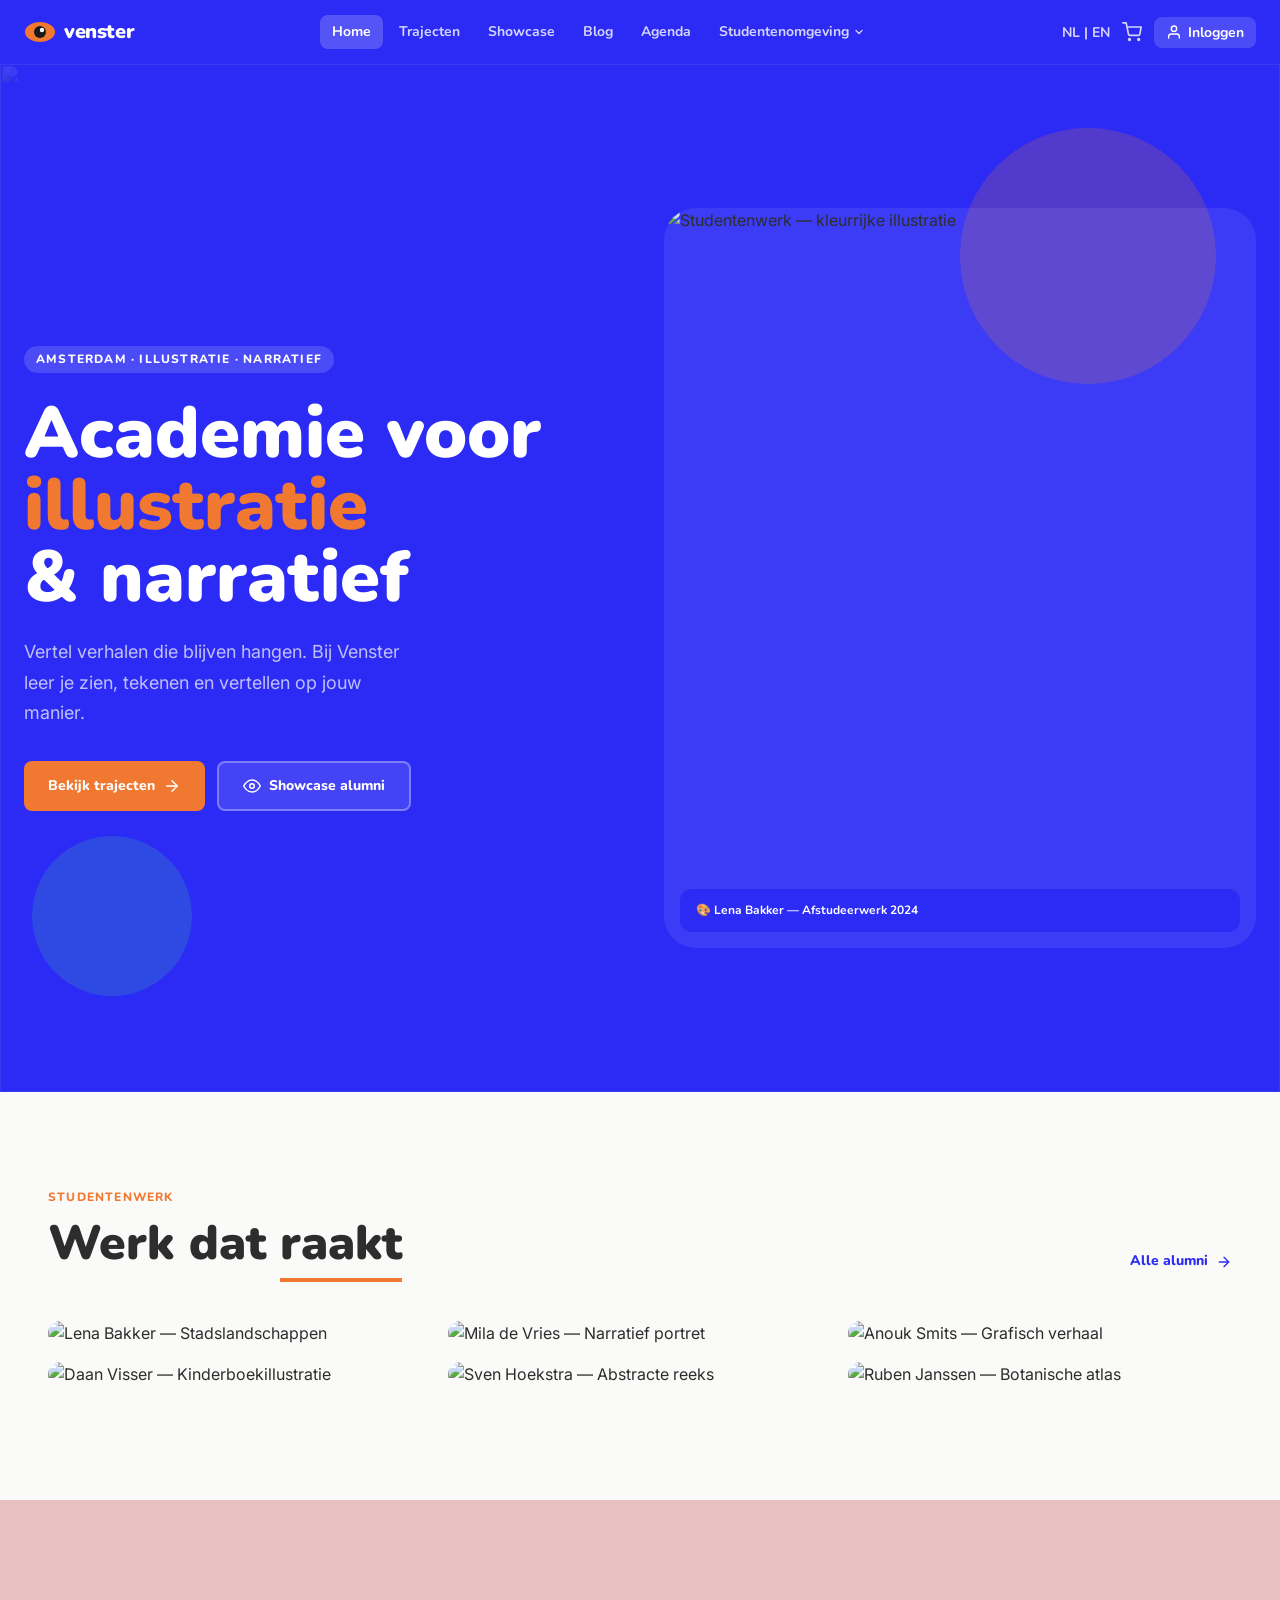
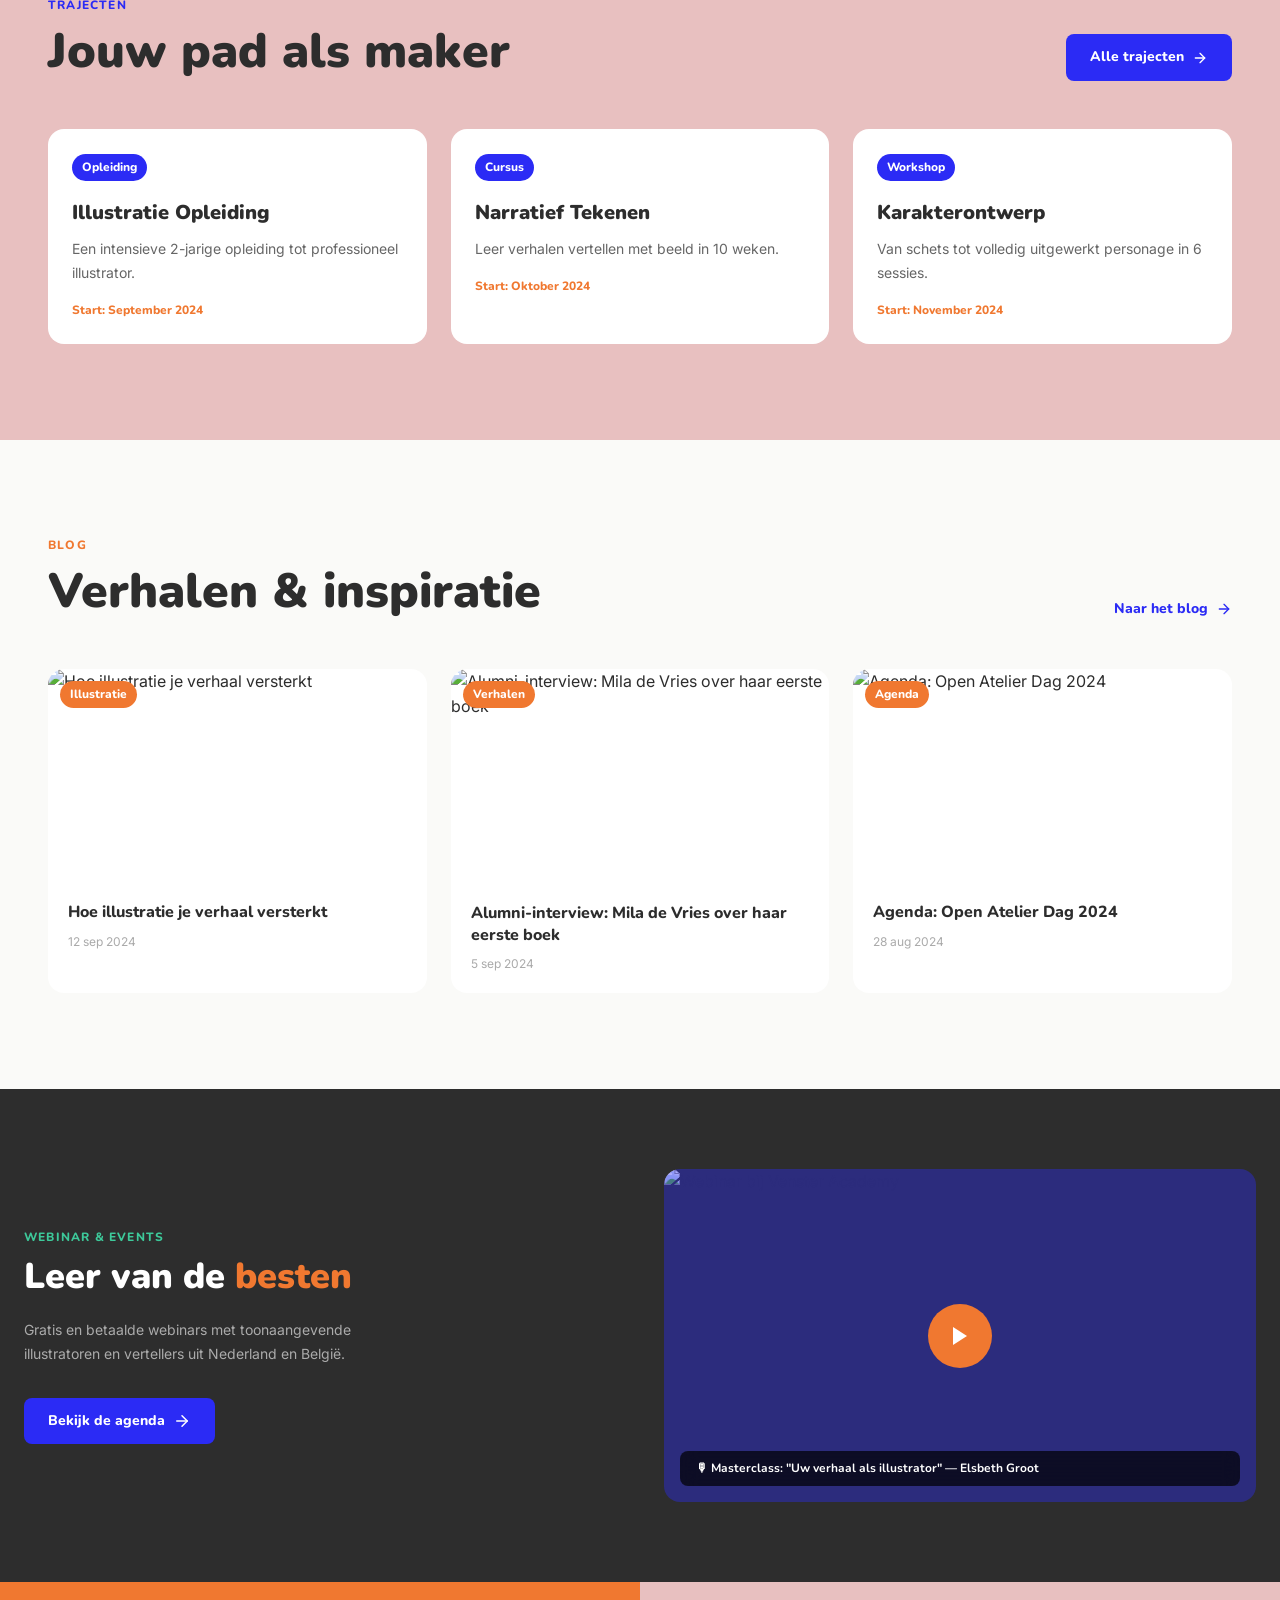
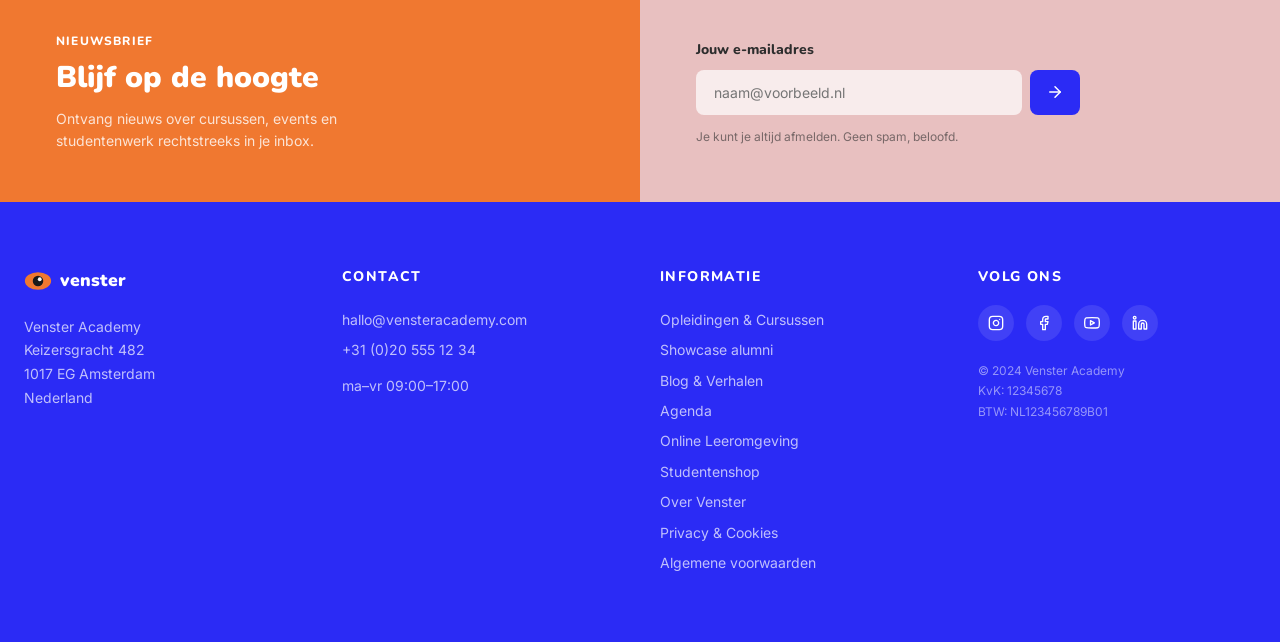
==== commit a223d6b7: "feat: update pages and add student shop, learning environment, and gitignore" ====
--- a/index.html
+++ b/index.html
@@ -30,6 +30,21 @@
           <a href="showcase.html" class="nav__link">Showcase</a>
           <a href="blog.html" class="nav__link">Blog</a>
           <a href="agenda.html" class="nav__link">Agenda</a>
+          <div class="nav__dropdown">
+            <button class="nav__link nav__dropdown-trigger">Studentenomgeving
+              <svg width="12" height="12" viewBox="0 0 24 24" fill="none" stroke="currentColor" stroke-width="2.5" stroke-linecap="round" stroke-linejoin="round"><polyline points="6 9 12 15 18 9"/></svg>
+            </button>
+            <div class="nav__dropdown-menu">
+              <a href="leeromgeving.html" class="nav__dropdown-link">
+                <svg width="16" height="16" viewBox="0 0 24 24" fill="none" stroke="currentColor" stroke-width="2" stroke-linecap="round" stroke-linejoin="round"><path d="M2 3h6a4 4 0 0 1 4 4v14a3 3 0 0 0-3-3H2z"/><path d="M22 3h-6a4 4 0 0 0-4 4v14a3 3 0 0 1 3-3h7z"/></svg>
+                Online Leeromgeving
+              </a>
+              <a href="studentenshop.html" class="nav__dropdown-link">
+                <svg width="16" height="16" viewBox="0 0 24 24" fill="none" stroke="currentColor" stroke-width="2" stroke-linecap="round" stroke-linejoin="round"><circle cx="9" cy="21" r="1"/><circle cx="20" cy="21" r="1"/><path d="M1 1h4l2.68 13.39a2 2 0 0 0 2 1.61h9.72a2 2 0 0 0 2-1.61L23 6H6"/></svg>
+                Studentenshop
+              </a>
+            </div>
+          </div>
         </div>
 
         <!-- Desktop controls -->
@@ -58,6 +73,15 @@
         <a href="showcase.html" class="nav__mobile-link">Showcase</a>
         <a href="blog.html" class="nav__mobile-link">Blog</a>
         <a href="agenda.html" class="nav__mobile-link">Agenda</a>
+        <div class="nav__mobile-dropdown">
+          <button class="nav__mobile-link nav__mobile-dropdown-trigger">Studentenomgeving
+            <svg width="12" height="12" viewBox="0 0 24 24" fill="none" stroke="currentColor" stroke-width="2.5" stroke-linecap="round" stroke-linejoin="round"><polyline points="6 9 12 15 18 9"/></svg>
+          </button>
+          <div class="nav__mobile-dropdown-menu">
+            <a href="leeromgeving.html" class="nav__mobile-link nav__mobile-sublink">Online Leeromgeving</a>
+            <a href="studentenshop.html" class="nav__mobile-link nav__mobile-sublink">Studentenshop</a>
+          </div>
+        </div>
         <div class="nav__mobile-controls">
           <button class="nav__lang-btn">NL | EN</button>
           <button class="nav__icon-btn" aria-label="Winkelwagen">
@@ -361,6 +385,8 @@
             <a href="showcase.html" class="footer__link">Showcase alumni</a>
             <a href="blog.html" class="footer__link">Blog &amp; Verhalen</a>
             <a href="agenda.html" class="footer__link">Agenda</a>
+            <a href="leeromgeving.html" class="footer__link">Online Leeromgeving</a>
+            <a href="studentenshop.html" class="footer__link">Studentenshop</a>
             <a href="#" class="footer__link">Over Venster</a>
             <a href="#" class="footer__link">Privacy &amp; Cookies</a>
             <a href="#" class="footer__link">Algemene voorwaarden</a>
--- a/css/style.css
+++ b/css/style.css
@@ -1698,3 +1698,436 @@
   background: var(--venster-orange);
   vertical-align: middle;
 }
+
+/* ===== STUDENTENOMGEVING DROPDOWN & MENU ===== */
+.nav__dropdown {
+  position: relative;
+  display: inline-block;
+}
+
+.nav__dropdown-trigger {
+  display: flex;
+  align-items: center;
+  gap: 0.25rem;
+  background: none;
+  border: none;
+  cursor: pointer;
+  height: 100%;
+}
+
+.nav__dropdown-menu {
+  position: absolute;
+  top: calc(100% + 8px);
+  left: 50%;
+  transform: translateX(-50%) translateY(10px);
+  background: white;
+  min-width: 250px;
+  border-radius: 0.75rem;
+  box-shadow: 0 10px 30px rgba(0, 0, 0, 0.15);
+  padding: 0.5rem;
+  opacity: 0;
+  visibility: hidden;
+  transition: all 0.2s ease;
+  z-index: 100;
+  display: flex;
+  flex-direction: column;
+  gap: 0.25rem;
+  border: 1px solid var(--border);
+}
+
+.nav__dropdown:hover .nav__dropdown-menu,
+.nav__dropdown:focus-within .nav__dropdown-menu {
+  opacity: 1;
+  visibility: visible;
+  transform: translateX(-50%) translateY(0);
+}
+
+.nav__dropdown-link {
+  display: flex;
+  align-items: center;
+  gap: 0.75rem;
+  padding: 0.75rem;
+  border-radius: 0.5rem;
+  font-size: 0.875rem;
+  font-weight: 700;
+  color: var(--venster-charcoal);
+  transition: all 0.15s ease;
+  text-align: left;
+}
+
+.nav__dropdown-link:hover {
+  background: var(--muted);
+  color: var(--venster-blue);
+}
+
+.nav__dropdown-link svg {
+  color: var(--muted-foreground);
+  transition: color 0.15s;
+  flex-shrink: 0;
+}
+
+.nav__dropdown-link:hover svg {
+  color: var(--venster-blue);
+}
+
+/* Mobile Dropdown styles */
+.nav__mobile-dropdown {
+  width: 100%;
+}
+
+.nav__mobile-dropdown-trigger {
+  display: flex;
+  align-items: center;
+  justify-content: space-between;
+  width: 100%;
+  color: rgba(255, 255, 255, 0.8);
+  font-size: 0.875rem;
+  font-weight: 700;
+  padding: 0.5rem 0.75rem;
+}
+
+.nav__mobile-dropdown-trigger svg {
+  transition: transform 0.25s ease;
+}
+
+.nav__mobile-dropdown-menu {
+  display: none;
+  flex-direction: column;
+  gap: 0.25rem;
+  padding-left: 1rem;
+  margin-top: 0.25rem;
+  border-left: 2px solid rgba(255, 255, 255, 0.2);
+}
+
+.nav__mobile-dropdown-menu.open {
+  display: flex;
+}
+
+.nav__mobile-sublink {
+  font-size: 0.875rem;
+  font-weight: 600;
+  padding: 0.5rem 0.75rem;
+  opacity: 0.9;
+  color: rgba(255, 255, 255, 0.8);
+}
+
+/* ===== CART BADGE ===== */
+.nav__controls button[aria-label="Winkelwagen"],
+.nav__mobile-controls button[aria-label="Winkelwagen"] {
+  position: relative;
+}
+
+.cart-badge {
+  position: absolute;
+  top: -6px;
+  right: -8px;
+  background: var(--venster-orange);
+  color: white;
+  font-size: 0.65rem;
+  font-family: var(--font-display);
+  font-weight: 900;
+  width: 16px;
+  height: 16px;
+  border-radius: 50%;
+  display: flex;
+  align-items: center;
+  justify-content: center;
+  border: 1px solid var(--venster-blue);
+  line-height: 1;
+}
+
+.nav__mobile-controls .cart-badge {
+  border-color: var(--venster-pink);
+}
+
+/* ===== STUDENTENSHOP SPECIFIC STYLES ===== */
+.product-grid {
+  display: grid;
+  grid-template-columns: 1fr;
+  gap: 2rem;
+}
+
+@media (min-width: 640px) {
+  .product-grid {
+    grid-template-columns: repeat(2, 1fr);
+  }
+}
+
+@media (min-width: 1024px) {
+  .product-grid {
+    grid-template-columns: repeat(3, 1fr);
+  }
+}
+
+.product-card {
+  background: white;
+  border-radius: 1rem;
+  overflow: hidden;
+  border: 1px solid var(--border);
+  display: flex;
+  flex-direction: column;
+  transition: transform 0.3s ease, box-shadow 0.3s ease;
+}
+
+.product-card:hover {
+  transform: translateY(-4px);
+  box-shadow: 0 12px 30px rgba(0, 0, 0, 0.08);
+}
+
+.product-card__image {
+  position: relative;
+  aspect-ratio: 4/3;
+  background: var(--muted);
+  overflow: hidden;
+}
+
+.product-card__image img {
+  width: 100%;
+  height: 100%;
+  object-fit: cover;
+  transition: transform 0.5s ease;
+}
+
+.product-card:hover .product-card__image img {
+  transform: scale(1.05);
+}
+
+.product-card__tag {
+  position: absolute;
+  top: 1rem;
+  left: 1rem;
+  background: var(--venster-blue);
+  color: white;
+  font-size: 0.725rem;
+  font-family: var(--font-display);
+  font-weight: 800;
+  padding: 0.25rem 0.625rem;
+  border-radius: 9999px;
+  z-index: 5;
+}
+
+.product-card__content {
+  padding: 1.5rem;
+  display: flex;
+  flex-direction: column;
+  flex-grow: 1;
+}
+
+.product-card__title {
+  font-family: var(--font-display);
+  font-weight: 900;
+  font-size: 1.25rem;
+  color: var(--venster-charcoal);
+  margin-bottom: 0.5rem;
+  line-height: 1.3;
+}
+
+.product-card__desc {
+  font-size: 0.875rem;
+  color: var(--muted-foreground);
+  line-height: 1.6;
+  margin-bottom: 1.5rem;
+  flex-grow: 1;
+}
+
+.product-card__footer {
+  display: flex;
+  align-items: center;
+  justify-content: space-between;
+  margin-top: auto;
+  border-top: 1px solid var(--border);
+  padding-top: 1rem;
+}
+
+.product-card__price {
+  font-family: var(--font-display);
+  font-weight: 900;
+  font-size: 1.25rem;
+  color: var(--venster-blue);
+}
+
+/* Gift voucher styling */
+.product-card--voucher .product-card__image {
+  background: linear-gradient(135deg, var(--venster-orange) 0%, var(--venster-pink) 100%);
+  display: flex;
+  align-items: center;
+  justify-content: center;
+  color: white;
+}
+
+.product-card--voucher .product-card__image svg {
+  opacity: 0.25;
+  position: absolute;
+}
+
+.voucher-graphic {
+  text-align: center;
+  position: relative;
+  z-index: 2;
+  font-family: var(--font-display);
+}
+
+.voucher-graphic__value {
+  font-size: 3rem;
+  font-weight: 900;
+  letter-spacing: -0.05em;
+  line-height: 1;
+}
+
+.voucher-graphic__label {
+  font-size: 0.875rem;
+  font-weight: 800;
+  text-transform: uppercase;
+  letter-spacing: 0.1em;
+}
+
+/* ===== ONLINE LEEROMGEVING STYLES ===== */
+.dashboard-grid {
+  display: grid;
+  grid-template-columns: 1fr;
+  gap: 2rem;
+  margin-bottom: 4rem;
+}
+
+@media (min-width: 1024px) {
+  .dashboard-grid {
+    grid-template-columns: 2fr 1fr;
+  }
+}
+
+.dashboard-card {
+  background: white;
+  border-radius: 1rem;
+  border: 1px solid var(--border);
+  padding: 1.5rem;
+  box-shadow: 0 4px 12px rgba(0, 0, 0, 0.02);
+  margin-bottom: 1.5rem;
+}
+
+.dashboard-card__title {
+  font-family: var(--font-display);
+  font-weight: 900;
+  font-size: 1.25rem;
+  margin-bottom: 1.25rem;
+  display: flex;
+  align-items: center;
+  gap: 0.5rem;
+}
+
+/* Progress bar styling */
+.progress-bar {
+  width: 100%;
+  height: 8px;
+  background: var(--muted);
+  border-radius: 9999px;
+  overflow: hidden;
+  margin: 0.5rem 0 1.25rem;
+}
+
+.progress-bar__fill {
+  height: 100%;
+  background: var(--venster-blue);
+  border-radius: 9999px;
+  transition: width 0.5s ease-out;
+}
+
+.progress-bar__fill--orange {
+  background: var(--venster-orange);
+}
+
+/* List details */
+.dashboard-list {
+  display: flex;
+  flex-direction: column;
+  gap: 1rem;
+}
+
+.dashboard-item {
+  display: flex;
+  align-items: center;
+  justify-content: space-between;
+  padding: 0.75rem 1rem;
+  background: var(--background);
+  border-radius: 0.75rem;
+  border: 1px solid var(--border);
+  gap: 1rem;
+}
+
+.dashboard-item__title {
+  font-size: 0.875rem;
+  font-weight: 700;
+  color: var(--venster-charcoal);
+}
+
+.dashboard-item__meta {
+  font-size: 0.75rem;
+  color: var(--muted-foreground);
+  margin-top: 0.125rem;
+}
+
+/* Assignments panel styling */
+.assignment-card {
+  padding: 1.25rem;
+  border-radius: 0.75rem;
+  border: 1px solid var(--border);
+  background: white;
+  transition: border-color 0.2s;
+  margin-bottom: 1rem;
+}
+
+.assignment-card--success {
+  border-left: 4px solid var(--venster-mint);
+}
+
+.assignment-card--pending {
+  border-left: 4px solid var(--venster-orange);
+}
+
+.assignment-card__header {
+  display: flex;
+  align-items: flex-start;
+  justify-content: space-between;
+  margin-bottom: 0.75rem;
+}
+
+.assignment-badge {
+  font-size: 0.7rem;
+  font-family: var(--font-display);
+  font-weight: 800;
+  padding: 0.125rem 0.5rem;
+  border-radius: 9999px;
+}
+
+.assignment-badge--success {
+  background: rgba(61, 201, 154, 0.15);
+  color: var(--venster-mint);
+}
+
+.assignment-badge--pending {
+  background: rgba(240, 120, 48, 0.15);
+  color: var(--venster-orange);
+}
+
+.assignment-feedback {
+  background: var(--muted);
+  border-radius: 0.5rem;
+  padding: 0.75rem;
+  margin-top: 0.75rem;
+  font-size: 0.825rem;
+  color: #555;
+  border-left: 2px solid var(--muted-foreground);
+}
+
+.assignment-upload-area {
+  border: 2px dashed var(--muted-foreground);
+  border-radius: 0.75rem;
+  padding: 2rem;
+  text-align: center;
+  cursor: pointer;
+  transition: background 0.2s;
+}
+
+.assignment-upload-area:hover {
+  background: var(--muted);
+}
+
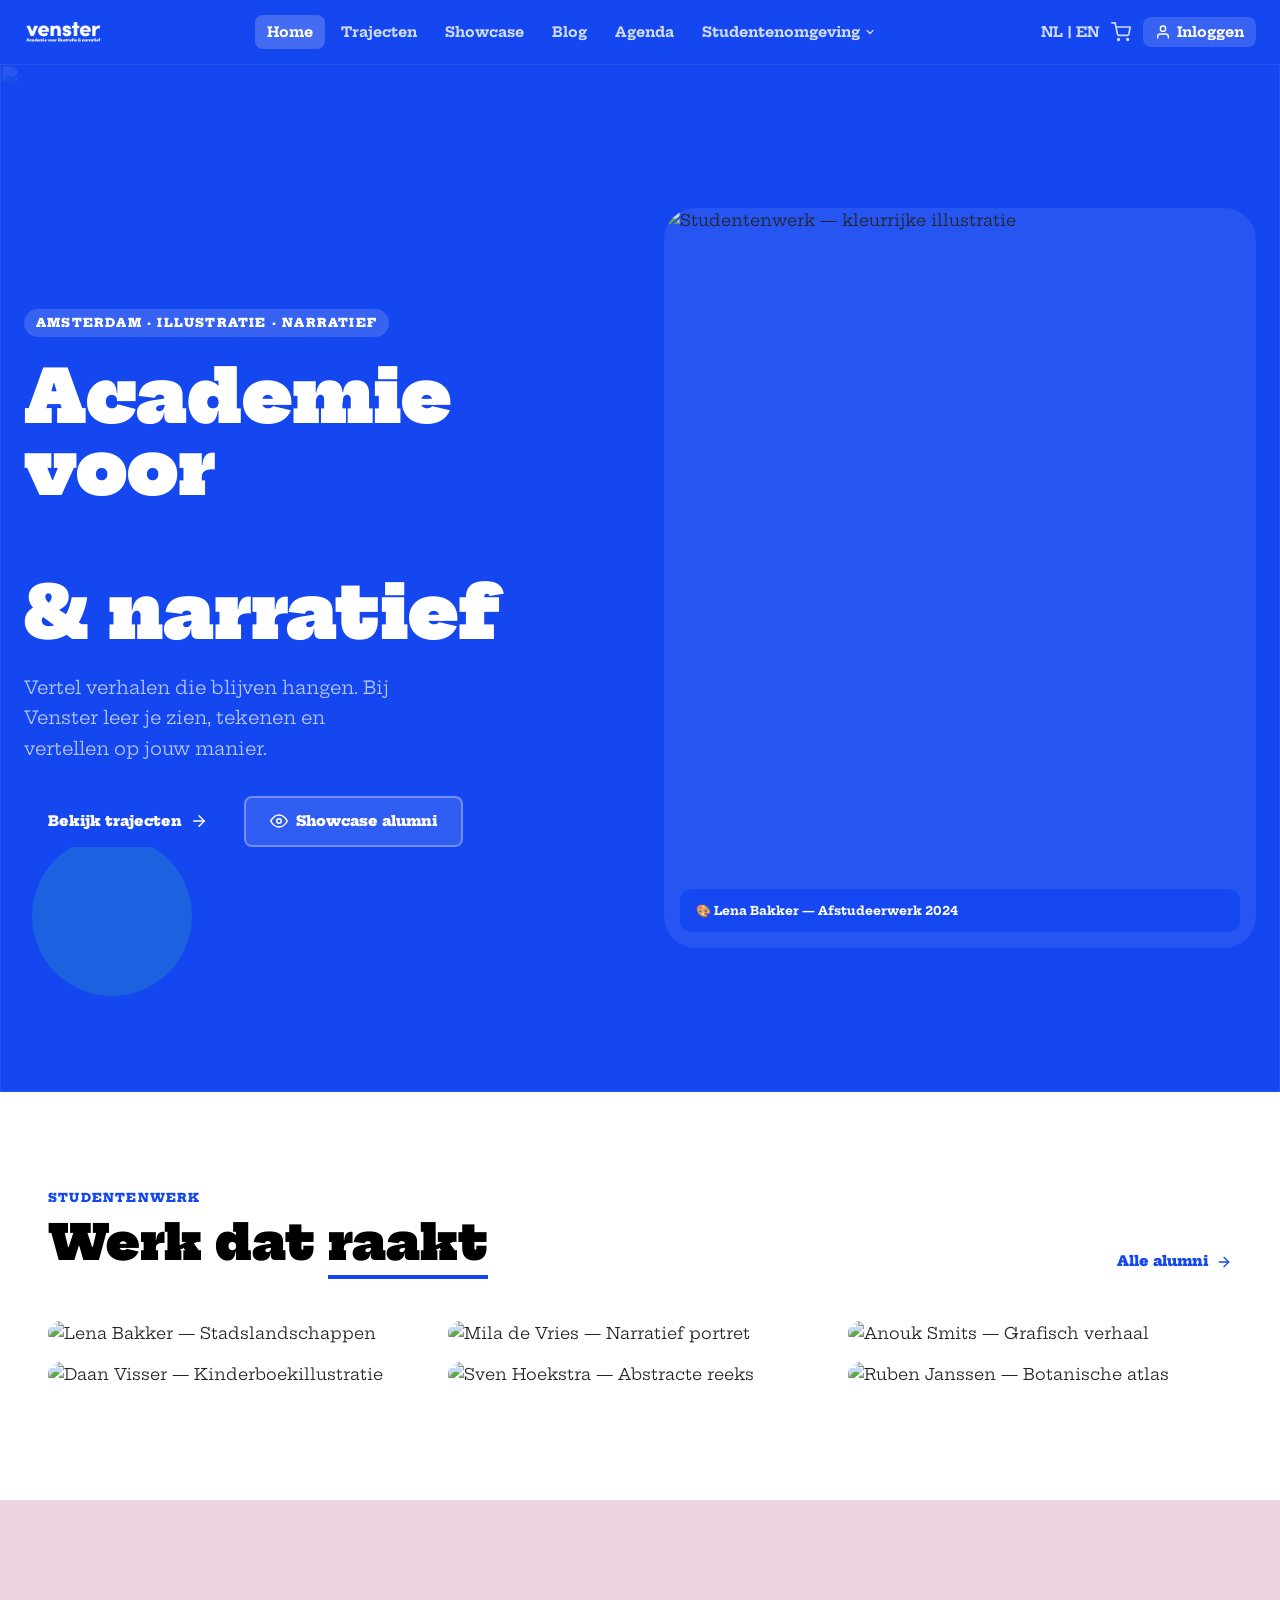
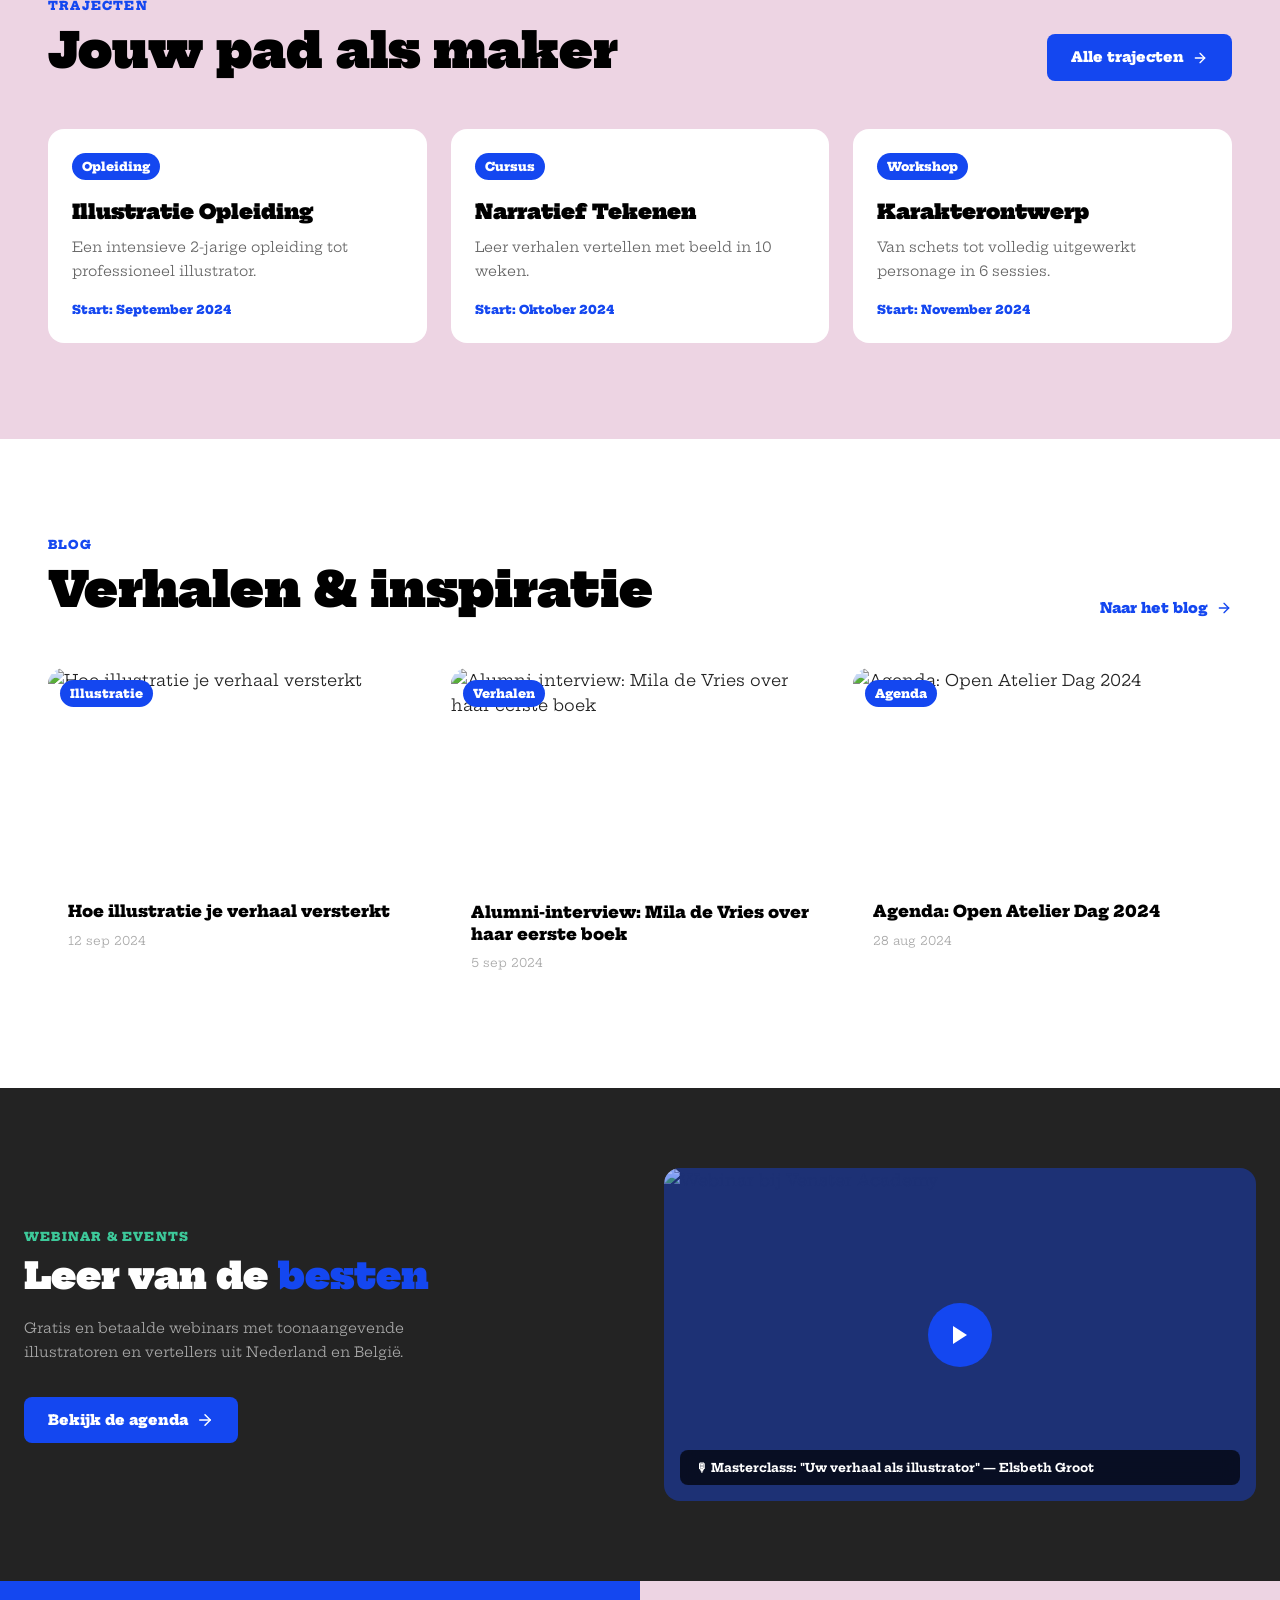
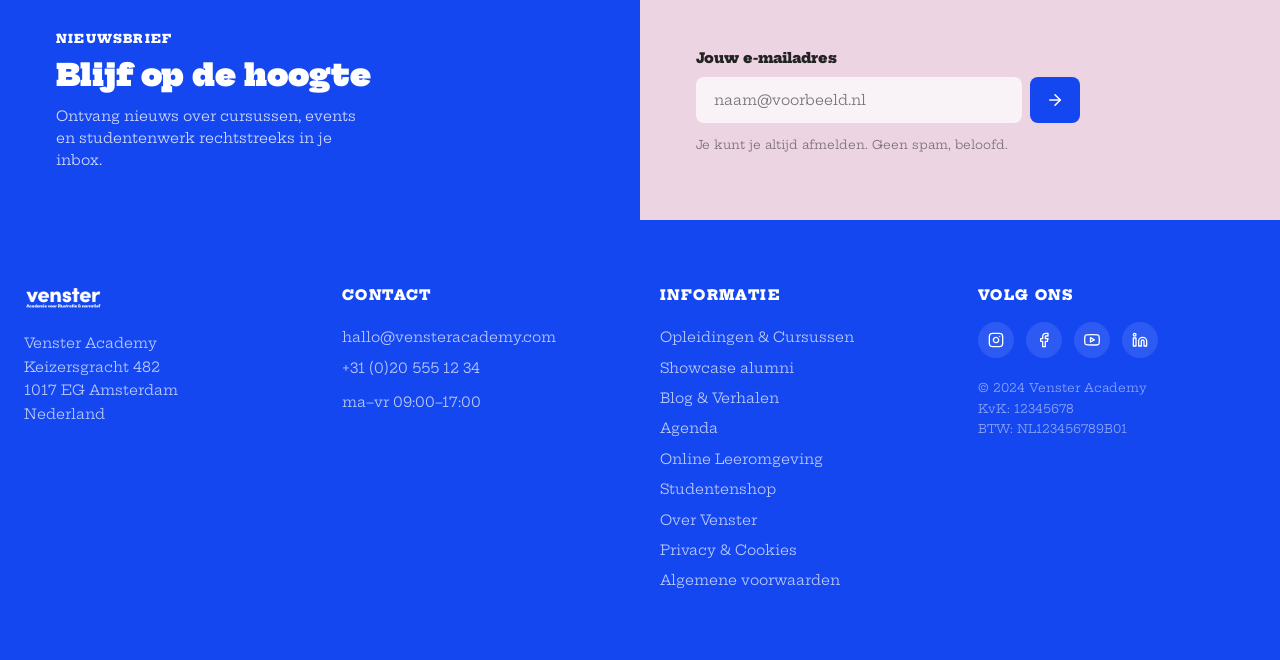
==== commit e2a98c0c: "refactor: redesign branding components, update site-wide styling, and add new page templates" ====
--- a/index.html
+++ b/index.html
@@ -5,6 +5,7 @@
   <meta name="viewport" content="width=device-width, initial-scale=1.0" />
   <title>Venster Academy — Academie voor Illustratie & Narratief</title>
   <meta name="description" content="Venster Academy biedt een levendig platform voor aspirant-illustratoren en verhalenvertellers om cursussen te verkennen, werk te tonen en in contact te komen met een creatieve community." />
+  <link href="https://fonts.googleapis.com/css2?family=Hepta+Slab:wght@400;600;700&display=swap" rel="stylesheet">
   <link rel="stylesheet" href="css/style.css" />
 </head>
 <body>
@@ -15,12 +16,7 @@
       <div class="nav__inner">
         <!-- Logo -->
         <a href="index.html" class="nav__logo" aria-label="Venster Academy home">
-          <svg width="32" height="22" viewBox="0 0 32 22" fill="none" aria-hidden="true">
-            <ellipse cx="16" cy="11" rx="15" ry="10" fill="#F07830" />
-            <circle cx="16" cy="11" r="6" fill="#1a1a1a" />
-            <circle cx="18" cy="9" r="2.2" fill="#ffffff" />
-          </svg>
-          <span class="nav__logo-text">venster</span>
+          <img src="assets/Klant huisstijl/wit-3c.png" alt="Venster Academy" style="height: 28px; width: auto;" />
         </a>
 
         <!-- Desktop links -->
@@ -357,12 +353,7 @@
           <!-- Col 1 -->
           <div>
             <div style="display: flex; align-items: center; gap: 0.5rem; margin-bottom: 1.25rem;">
-              <svg width="28" height="20" viewBox="0 0 32 22" fill="none" aria-hidden="true">
-                <ellipse cx="16" cy="11" rx="15" ry="10" fill="#F07830" />
-                <circle cx="16" cy="11" r="6" fill="#1a1a1a" />
-                <circle cx="18" cy="9" r="2.2" fill="#ffffff" />
-              </svg>
-              <span style="color: white; text-transform: lowercase; font-family: var(--font-display); font-weight: 900; font-size: 1.1rem;">venster</span>
+              <img src="assets/Klant huisstijl/wit-3c.png" alt="Venster Academy" style="height: 28px; width: auto;" />
             </div>
             <p class="footer__text">
               Venster Academy<br />
--- a/css/style.css
+++ b/css/style.css
@@ -1,18 +1,25 @@
 /* ===== FONTS ===== */
-@import url('https://fonts.googleapis.com/css2?family=Nunito:wght@400;600;700;800;900&family=Inter:ital,wght@0,400;0,500;0,600;1,400&display=swap');
+@import url('https://fonts.googleapis.com/css2?family=Hepta+Slab:wght@400;600;700&display=swap');
 
 /* ===== DESIGN TOKENS ===== */
 :root {
-  --font-display: 'Nunito', sans-serif;
-  --font-body: 'Inter', sans-serif;
-
-  --venster-blue: #2B2BF5;
-  --venster-orange: #F07830;
-  --venster-pink: #E8C0C0;
+  --font-display: 'Hepta Slab', serif;
+  --font-body: 'Hepta Slab', serif;
+
+  --color-primary: #1447f0;
+  --color-primary-hover: #0225d0;
+  --color-accent: #edd4e3;
+  --color-bg: #ffffff;
+  --color-body: #232323;
+  --color-headings: #000000;
+
+  --venster-blue: #1447f0;
+  --venster-orange: #1447f0;
+  --venster-pink: #edd4e3;
   --venster-mint: #3DC99A;
-  --venster-charcoal: #2D2D2D;
-
-  --background: #FAFAF8;
+  --venster-charcoal: #232323;
+
+  --background: #ffffff;
   --muted: #F0F0EC;
   --muted-foreground: #888880;
   --border: rgba(0, 0, 0, 0.08);
@@ -33,7 +40,7 @@
 body {
   font-family: var(--font-body);
   background: var(--background);
-  color: var(--venster-charcoal);
+  color: var(--color-body);
   line-height: 1.6;
   min-height: 100vh;
   -webkit-font-smoothing: antialiased;
@@ -401,7 +408,7 @@
   right: 1rem;
   padding: 0.75rem 1rem;
   border-radius: 0.75rem;
-  background: rgba(43, 43, 245, 0.9);
+  background: rgba(20, 71, 240, 0.9);
   backdrop-filter: blur(12px);
 }
 
@@ -443,6 +450,7 @@
 
 .btn:hover {
   transform: scale(1.05);
+  background: var(--color-primary-hover);
 }
 
 .btn:active {
@@ -450,13 +458,21 @@
 }
 
 .btn--orange {
-  background: var(--venster-orange);
-  color: white;
+  background: var(--color-primary);
+  color: white;
+}
+
+.btn--orange:hover {
+  background: var(--color-primary-hover);
 }
 
 .btn--blue {
-  background: var(--venster-blue);
-  color: white;
+  background: var(--color-primary);
+  color: white;
+}
+
+.btn--blue:hover {
+  background: var(--color-primary-hover);
 }
 
 .btn--ghost {
@@ -467,8 +483,13 @@
 
 .btn--outline-blue {
   background: transparent;
-  color: var(--venster-blue);
-  border: 2px solid var(--venster-blue);
+  color: var(--color-primary);
+  border: 2px solid var(--color-primary);
+}
+
+.btn--outline-blue:hover {
+  background: var(--color-primary);
+  color: white;
 }
 
 .btn--disabled {
@@ -508,7 +529,7 @@
   font-size: 2.25rem;
   font-family: var(--font-display);
   font-weight: 900;
-  color: var(--venster-charcoal);
+  color: var(--color-headings);
   line-height: 1.2;
 }
 
@@ -517,7 +538,7 @@
   align-items: center;
   gap: 0.5rem;
   font-size: 0.875rem;
-  color: var(--venster-blue);
+  color: var(--color-primary);
   font-family: var(--font-display);
   font-weight: 800;
   transition: opacity 0.2s;
@@ -568,7 +589,7 @@
   flex-direction: column;
   justify-content: flex-end;
   padding: 1rem;
-  background: linear-gradient(to top, rgba(43, 43, 245, 0.85) 0%, transparent 60%);
+  background: linear-gradient(to top, rgba(20, 71, 240, 0.85) 0%, transparent 60%);
   opacity: 0;
   transition: opacity 0.3s ease;
 }
@@ -584,7 +605,7 @@
   flex-direction: column;
   align-items: center;
   justify-content: center;
-  background: rgba(43, 43, 245, 0.75);
+  background: rgba(20, 71, 240, 0.75);
   opacity: 0;
   transition: opacity 0.3s ease;
 }
@@ -712,7 +733,7 @@
   margin-bottom: 0.5rem;
   font-family: var(--font-display);
   font-weight: 900;
-  color: var(--venster-charcoal);
+  color: var(--color-headings);
 }
 
 .course-card__desc {
@@ -855,7 +876,7 @@
   margin-bottom: 0.5rem;
   font-family: var(--font-display);
   font-weight: 800;
-  color: var(--venster-charcoal);
+  color: var(--color-headings);
   line-height: 1.4;
 }
 
@@ -903,14 +924,14 @@
   display: flex;
   align-items: center;
   justify-content: center;
-  background: rgba(43, 43, 245, 0.4);
+  background: rgba(20, 71, 240, 0.4);
 }
 
 .webinar-section__play-btn {
   width: 4rem;
   height: 4rem;
   border-radius: 50%;
-  background: var(--venster-orange);
+  background: var(--color-primary);
   display: flex;
   align-items: center;
   justify-content: center;
@@ -1367,7 +1388,7 @@
 .featured-post__gradient {
   position: absolute;
   inset: 0;
-  background: linear-gradient(to right, rgba(43, 43, 245, 0.85) 0%, rgba(43, 43, 245, 0.3) 60%, transparent 100%);
+  background: linear-gradient(to right, rgba(20, 71, 240, 0.85) 0%, rgba(20, 71, 240, 0.3) 60%, transparent 100%);
 }
 
 .featured-post__content {
@@ -2104,7 +2125,7 @@
 }
 
 .assignment-badge--pending {
-  background: rgba(240, 120, 48, 0.15);
+  background: rgba(20, 71, 240, 0.15);
   color: var(--venster-orange);
 }
 
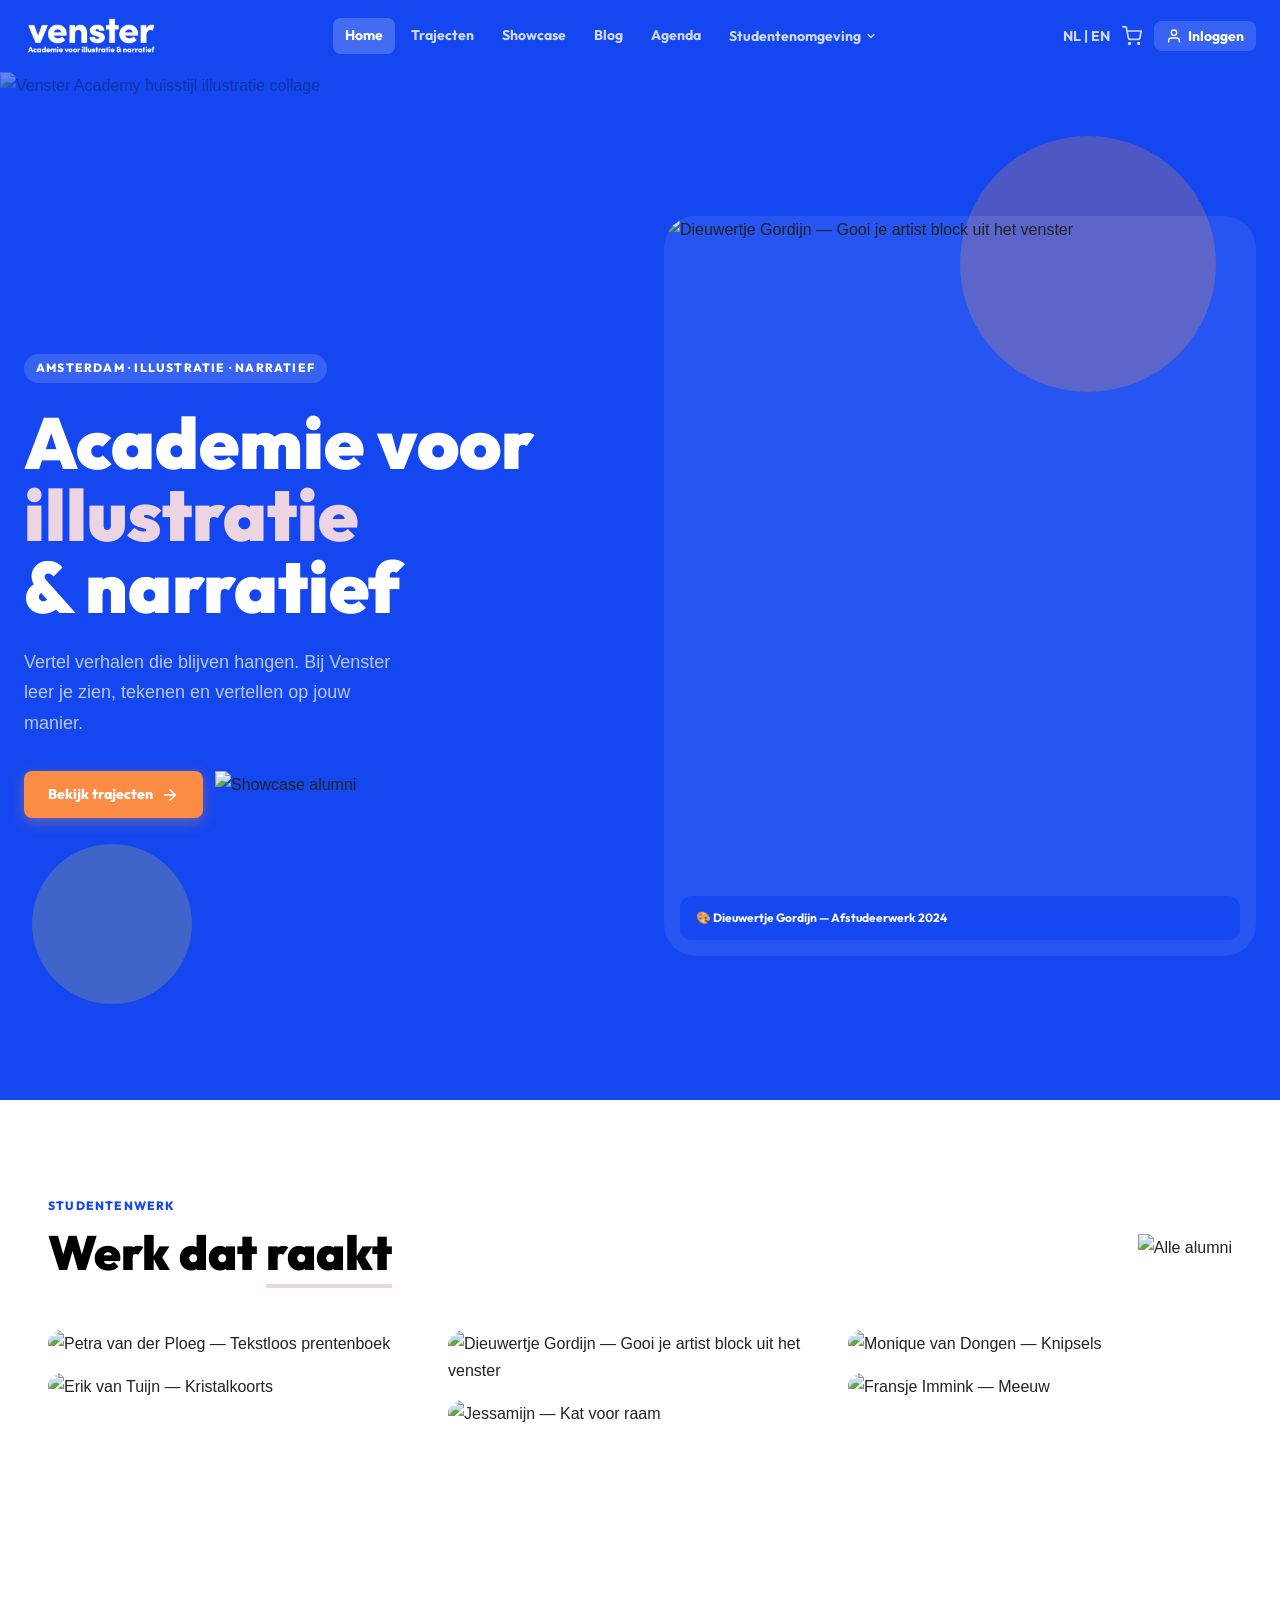
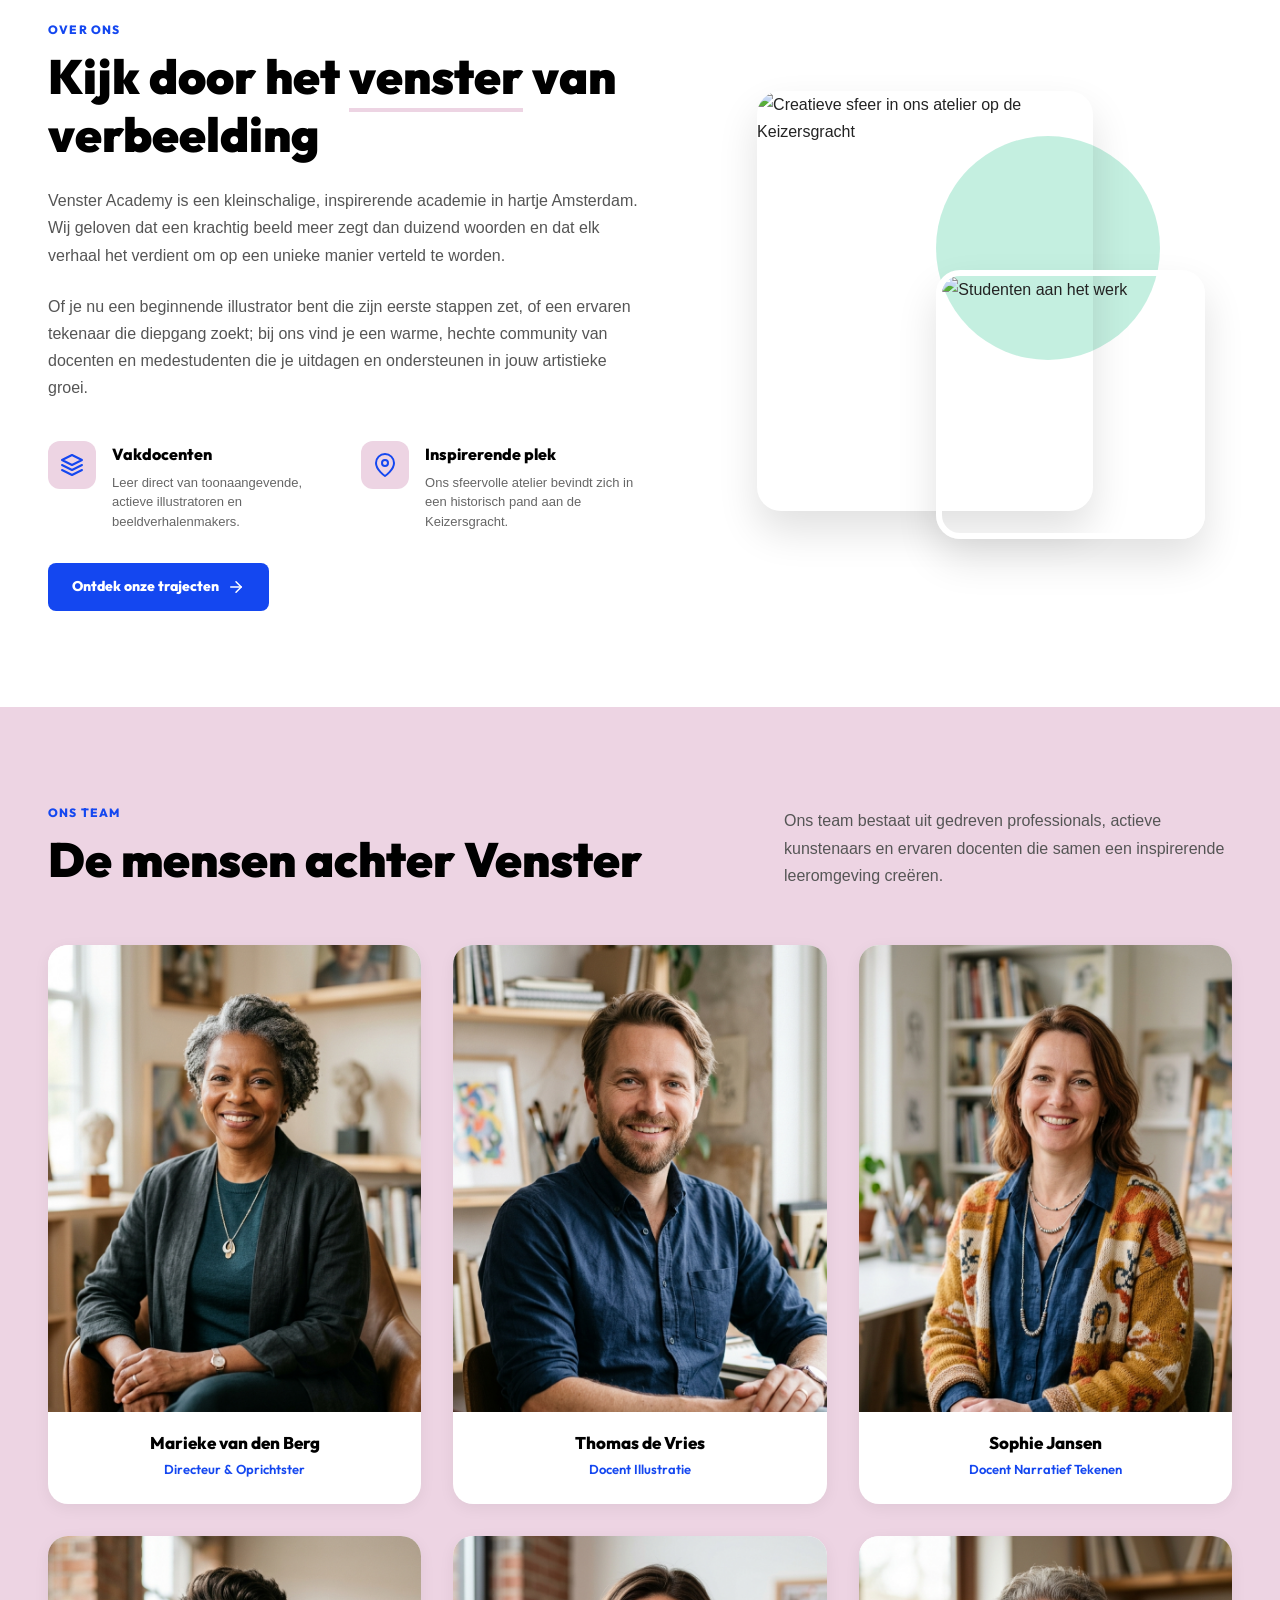
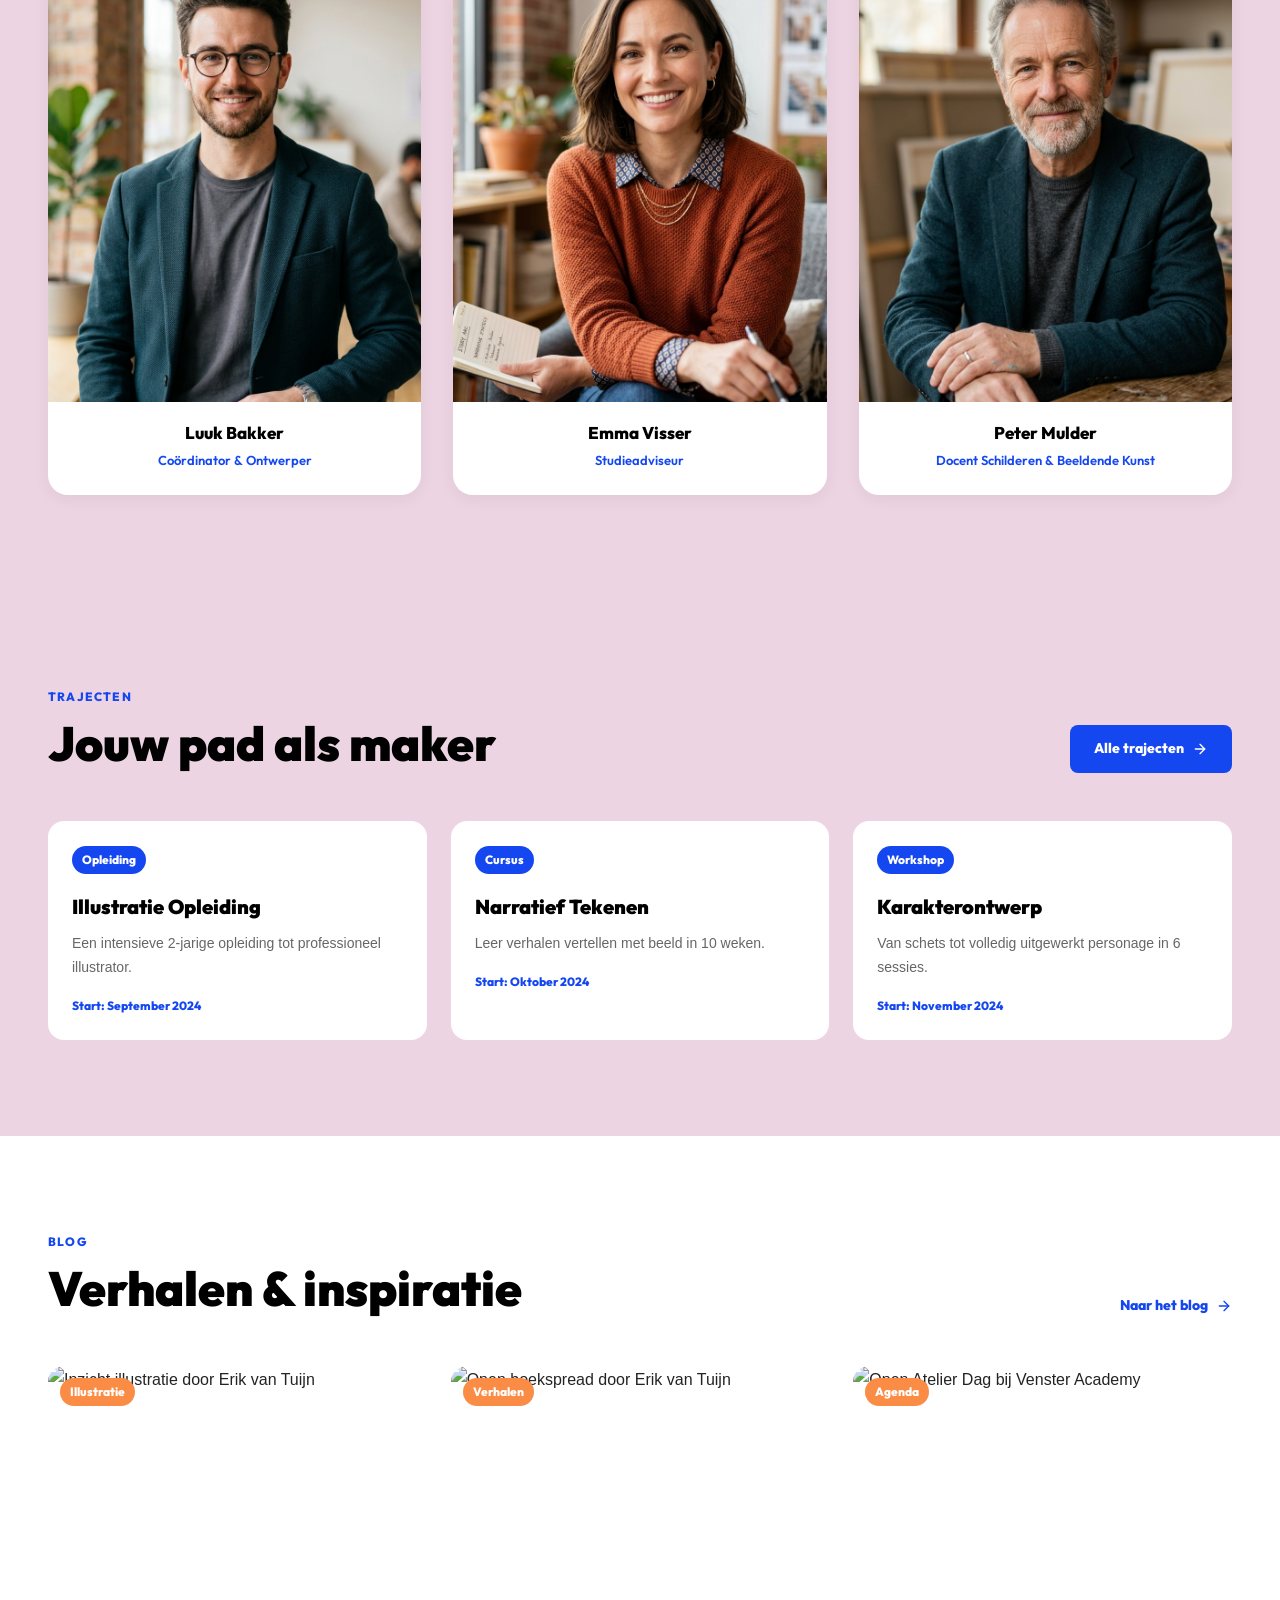
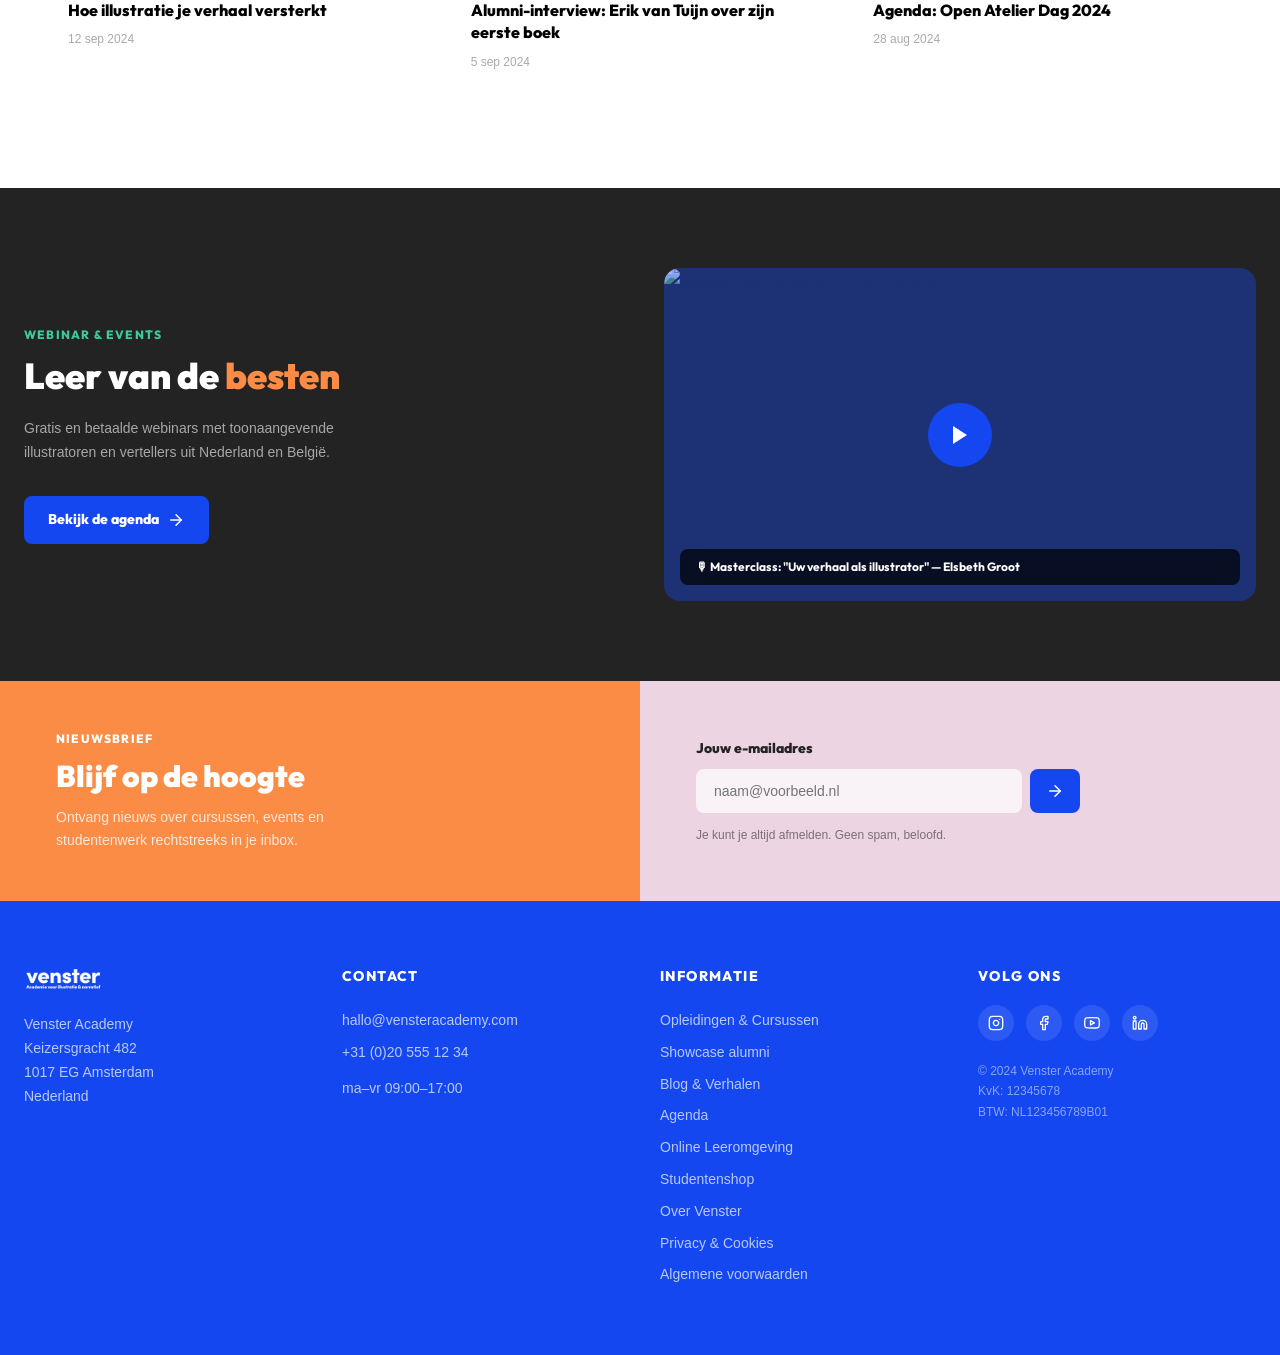
==== commit e22b6e1e: "Redesign update: bijgewerkte pagina's, componenten en styling" ====
--- a/index.html
+++ b/index.html
@@ -5,7 +5,7 @@
   <meta name="viewport" content="width=device-width, initial-scale=1.0" />
   <title>Venster Academy — Academie voor Illustratie & Narratief</title>
   <meta name="description" content="Venster Academy biedt een levendig platform voor aspirant-illustratoren en verhalenvertellers om cursussen te verkennen, werk te tonen en in contact te komen met een creatieve community." />
-  <link href="https://fonts.googleapis.com/css2?family=Hepta+Slab:wght@400;600;700&display=swap" rel="stylesheet">
+  <link href="https://fonts.googleapis.com/css2?family=Outfit:wght@300;400;500;600;700;800;900&display=swap" rel="stylesheet">
   <link rel="stylesheet" href="css/style.css" />
 </head>
 <body>
@@ -16,7 +16,7 @@
       <div class="nav__inner">
         <!-- Logo -->
         <a href="index.html" class="nav__logo" aria-label="Venster Academy home">
-          <img src="assets/Klant huisstijl/wit-3c.png" alt="Venster Academy" style="height: 28px; width: auto;" />
+          <img src="assets/Klant huisstijl/wit-3c.png" alt="Venster Academy" style="height: 48px; width: auto;" />
         </a>
 
         <!-- Desktop links -->
@@ -97,7 +97,7 @@
       <!-- HERO -->
       <section class="hero">
         <div class="hero__bg-img">
-          <img src="https://images.unsplash.com/photo-1513364776144-60967b0f800f?w=1600&h=900&fit=crop&auto=format" alt="" />
+          <img src="assets/2022/04/Artboard-4@2x.png" alt="Venster Academy huisstijl illustratie collage" />
         </div>
         <div class="hero__blob-orange"></div>
         <div class="hero__blob-mint"></div>
@@ -113,22 +113,21 @@
             <p class="hero__subtitle">
               Vertel verhalen die blijven hangen. Bij Venster leer je zien, tekenen en vertellen op jouw manier.
             </p>
-            <div class="hero__actions">
+            <div class="hero__actions" style="align-items: center;">
               <a href="trajecten.html" class="btn btn--orange">
                 Bekijk trajecten
                 <svg width="18" height="18" viewBox="0 0 24 24" fill="none" stroke="currentColor" stroke-width="2" stroke-linecap="round" stroke-linejoin="round"><line x1="5" y1="12" x2="19" y2="12"/><polyline points="12 5 19 12 12 19"/></svg>
               </a>
-              <a href="showcase.html" class="btn btn--ghost">
-                <svg width="18" height="18" viewBox="0 0 24 24" fill="none" stroke="currentColor" stroke-width="2" stroke-linecap="round" stroke-linejoin="round"><path d="M1 12s4-8 11-8 11 8 11 8-4 8-11 8-11-8-11-8z"/><circle cx="12" cy="12" r="3"/></svg>
-                Showcase alumni
+              <a href="showcase.html" class="btn-image-wrapper">
+                <img src="assets/2026/01/showcase-alumni-button-knop.png" alt="Showcase alumni" class="btn-image" />
               </a>
             </div>
           </div>
           <div class="hero__image-wrapper">
             <div class="hero__image-card">
-              <img src="https://images.unsplash.com/photo-1579783902614-a3fb3927b6a5?w=800&h=1000&fit=crop&auto=format" alt="Studentenwerk — kleurrijke illustratie" />
+              <img src="assets/2026/01/Gooi-je-artist-block-uit-het-venster_afstudeeronderzoek-Dieuwertje-Gordijn-voor-de-Opleiding-Beeldverhaal-bij-Venster-Academie-voor-Illustratie-en-Narratief-in-Utrecht.png" alt="Dieuwertje Gordijn — Gooi je artist block uit het venster" />
               <div class="hero__image-caption">
-                <p>🎨 Lena Bakker — Afstudeerwerk 2024</p>
+                <p>🎨 Dieuwertje Gordijn — Afstudeerwerk 2024</p>
               </div>
             </div>
           </div>
@@ -140,55 +139,251 @@
         <div class="container">
           <div class="section-header">
             <div>
-              <p class="section-label" style="color: var(--venster-orange);">Studentenwerk</p>
+              <p class="section-label" style="color: var(--venster-blue);">Studentenwerk</p>
               <h2 class="section-title">Werk dat <span class="underline-accent">raakt</span></h2>
             </div>
-            <a href="showcase.html" class="section-link">
-              Alle alumni
-              <svg width="16" height="16" viewBox="0 0 24 24" fill="none" stroke="currentColor" stroke-width="2" stroke-linecap="round" stroke-linejoin="round"><line x1="5" y1="12" x2="19" y2="12"/><polyline points="12 5 19 12 12 19"/></svg>
+            <a href="showcase.html" class="btn-image-wrapper">
+              <img src="assets/2026/02/showcase-button-knop.png" alt="Alle alumni" class="btn-image" />
             </a>
           </div>
           <div class="masonry-grid">
             <div class="masonry-grid__item">
-              <img src="https://images.unsplash.com/photo-1579783902614-a3fb3927b6a5?w=500&h=650&fit=crop&auto=format" alt="Lena Bakker — Stadslandschappen" />
+              <img src="assets/2026/01/petra-van-der-ploeg-tekstloos-prentenboek-voor-de-opleiding-beeldverhaal-bij-venster-academy-in-utrecht-1.png" alt="Petra van der Ploeg — Tekstloos prentenboek" />
               <div class="masonry-grid__overlay">
-                <p class="masonry-grid__name">Lena Bakker</p>
-                <p class="masonry-grid__project">Stadslandschappen</p>
+                <p class="masonry-grid__name">Petra van der Ploeg</p>
+                <p class="masonry-grid__project">Tekstloos prentenboek</p>
               </div>
             </div>
             <div class="masonry-grid__item">
-              <img src="https://images.unsplash.com/photo-1547826039-bdbee69ff3de?w=500&h=400&fit=crop&auto=format" alt="Daan Visser — Kinderboekillustratie" />
+              <img src="assets/2026/02/01-Kristalkoorts-Bullrabbit-running-300dpi-20x30-1.png" alt="Erik van Tuijn — Kristalkoorts" />
               <div class="masonry-grid__overlay">
-                <p class="masonry-grid__name">Daan Visser</p>
-                <p class="masonry-grid__project">Kinderboekillustratie</p>
+                <p class="masonry-grid__name">Erik van Tuijn</p>
+                <p class="masonry-grid__project">Kristalkoorts</p>
               </div>
             </div>
             <div class="masonry-grid__item">
-              <img src="https://images.unsplash.com/photo-1513364776144-60967b0f800f?w=500&h=560&fit=crop&auto=format" alt="Mila de Vries — Narratief portret" />
+              <img src="assets/2026/01/Gooi-je-artist-block-en-beren-op-de-weg-uit-het-venster_afstudeeronderzoek-Dieuwertje-Gordijn-voor-de-Opleiding-Beeldverhaal-bij-Venster-Academie-voor-Illustratie-en-Narratief-in-Utrecht-1.png" alt="Dieuwertje Gordijn — Gooi je artist block uit het venster" />
               <div class="masonry-grid__overlay">
-                <p class="masonry-grid__name">Mila de Vries</p>
-                <p class="masonry-grid__project">Narratief portret</p>
+                <p class="masonry-grid__name">Dieuwertje Gordijn</p>
+                <p class="masonry-grid__project">Gooi je artist block uit het venster</p>
               </div>
             </div>
             <div class="masonry-grid__item">
-              <img src="https://images.unsplash.com/photo-1556139966-56785f998a76?w=500&h=480&fit=crop&auto=format" alt="Sven Hoekstra — Abstracte reeks" />
+              <img src="assets/2026/02/jessamijn_kat-voor-raam.png" alt="Jessamijn — Kat voor raam" />
               <div class="masonry-grid__overlay">
-                <p class="masonry-grid__name">Sven Hoekstra</p>
-                <p class="masonry-grid__project">Abstracte reeks</p>
+                <p class="masonry-grid__name">Jessamijn</p>
+                <p class="masonry-grid__project">Kat voor raam</p>
               </div>
             </div>
             <div class="masonry-grid__item">
-              <img src="https://images.unsplash.com/photo-1541963463532-d68292c34b19?w=500&h=620&fit=crop&auto=format" alt="Anouk Smits — Grafisch verhaal" />
+              <img src="assets/2026/02/Monique-knipsels.png" alt="Monique van Dongen — Knipsels" />
               <div class="masonry-grid__overlay">
-                <p class="masonry-grid__name">Anouk Smits</p>
-                <p class="masonry-grid__project">Grafisch verhaal</p>
+                <p class="masonry-grid__name">Monique van Dongen</p>
+                <p class="masonry-grid__project">Knipsels</p>
               </div>
             </div>
             <div class="masonry-grid__item">
-              <img src="https://images.unsplash.com/photo-1550745165-9bc0b252726f?w=500&h=400&fit=crop&auto=format" alt="Ruben Janssen — Botanische atlas" />
+              <img src="assets/2026/02/meeuw-immink.png" alt="Fransje Immink — Meeuw" />
               <div class="masonry-grid__overlay">
-                <p class="masonry-grid__name">Ruben Janssen</p>
-                <p class="masonry-grid__project">Botanische atlas</p>
+                <p class="masonry-grid__name">Fransje Immink</p>
+                <p class="masonry-grid__project">Meeuw</p>
+              </div>
+            </div>
+          </div>
+        </div>
+      </section>
+
+      <!-- ===== ABOUT US / OVER ONS ===== -->
+      <section class="about-section section-padded" id="about-us">
+        <div class="container">
+          <div class="about-section__grid">
+            <div class="about-section__content">
+              <p class="section-label" style="color: var(--venster-blue);">Over ons</p>
+              <h2 class="section-title">Kijk door het <span class="underline-accent">venster</span> van verbeelding</h2>
+              <p class="about-section__text">
+                Venster Academy is een kleinschalige, inspirerende academie in hartje Amsterdam. Wij geloven dat een krachtig beeld meer zegt dan duizend woorden en dat elk verhaal het verdient om op een unieke manier verteld te worden.
+              </p>
+              <p class="about-section__text">
+                Of je nu een beginnende illustrator bent die zijn eerste stappen zet, of een ervaren tekenaar die diepgang zoekt; bij ons vind je een warme, hechte community van docenten en medestudenten die je uitdagen en ondersteunen in jouw artistieke groei.
+              </p>
+              <div class="about-section__features">
+                <div class="about-section__feature">
+                  <div class="about-section__feature-icon">
+                    <svg width="24" height="24" viewBox="0 0 24 24" fill="none" stroke="currentColor" stroke-width="2" stroke-linecap="round" stroke-linejoin="round"><path d="M12 2L2 7l10 5 10-5-10-5z"/><path d="M2 17l10 5 10-5"/><path d="M2 12l10 5 10-5"/></svg>
+                  </div>
+                  <div>
+                    <h4 class="about-section__feature-title">Vakdocenten</h4>
+                    <p class="about-section__feature-desc">Leer direct van toonaangevende, actieve illustratoren en beeldverhalenmakers.</p>
+                  </div>
+                </div>
+                <div class="about-section__feature">
+                  <div class="about-section__feature-icon">
+                    <svg width="24" height="24" viewBox="0 0 24 24" fill="none" stroke="currentColor" stroke-width="2" stroke-linecap="round" stroke-linejoin="round"><path d="M21 10c0 7-9 13-9 13s-9-6-9-13a9 9 0 0 1 18 0z"/><circle cx="12" cy="10" r="3"/></svg>
+                  </div>
+                  <div>
+                    <h4 class="about-section__feature-title">Inspirerende plek</h4>
+                    <p class="about-section__feature-desc">Ons sfeervolle atelier bevindt zich in een historisch pand aan de Keizersgracht.</p>
+                  </div>
+                </div>
+              </div>
+              <div style="margin-top: 2rem;">
+                <a href="trajecten.html" class="btn btn--blue">
+                  Ontdek onze trajecten
+                  <svg width="18" height="18" viewBox="0 0 24 24" fill="none" stroke="currentColor" stroke-width="2" stroke-linecap="round" stroke-linejoin="round"><line x1="5" y1="12" x2="19" y2="12"/><polyline points="12 5 19 12 12 19"/></svg>
+                </a>
+              </div>
+            </div>
+            <div class="about-section__visual">
+              <div class="about-section__image-stack">
+                <div class="about-section__image-card main-img">
+                  <img src="assets/2026/05/venster02.jpg" alt="Creatieve sfeer in ons atelier op de Keizersgracht" />
+                </div>
+                <div class="about-section__image-card sub-img">
+                  <img src="assets/2026/05/venster01.jpg" alt="Studenten aan het werk" />
+                </div>
+                <div class="about-section__blob"></div>
+              </div>
+            </div>
+          </div>
+        </div>
+      </section>
+
+      <!-- ===== ONS TEAM ===== -->
+      <section class="team-section section-padded" id="ons-team">
+        <div class="container">
+          <div class="team-section__header">
+            <div>
+              <p class="section-label" style="color: var(--venster-blue);">Ons team</p>
+              <h2 class="section-title">De mensen achter <span class="underline-accent">Venster</span></h2>
+            </div>
+            <p class="team-section__intro">
+              Ons team bestaat uit gedreven professionals, actieve kunstenaars en ervaren docenten die samen een inspirerende leeromgeving creëren.
+            </p>
+          </div>
+          <div class="team-section__grid">
+            <!-- Team Member 1 -->
+            <div class="team-card">
+              <div class="team-card__image">
+                <img src="assets/team/team-member-1.png" alt="Foto van Marieke van den Berg" />
+                <div class="team-card__overlay">
+                  <div class="team-card__socials">
+                    <a href="#" aria-label="LinkedIn">
+                      <svg width="16" height="16" viewBox="0 0 24 24" fill="none" stroke="currentColor" stroke-width="2" stroke-linecap="round" stroke-linejoin="round"><path d="M16 8a6 6 0 0 1 6 6v7h-4v-7a2 2 0 0 0-2-2 2 2 0 0 0-2 2v7h-4v-7a6 6 0 0 1 6-6z"/><rect x="2" y="9" width="4" height="12"/><circle cx="4" cy="4" r="2"/></svg>
+                    </a>
+                    <a href="#" aria-label="E-mail">
+                      <svg width="16" height="16" viewBox="0 0 24 24" fill="none" stroke="currentColor" stroke-width="2" stroke-linecap="round" stroke-linejoin="round"><path d="M4 4h16c1.1 0 2 .9 2 2v12c0 1.1-.9 2-2 2H4c-1.1 0-2-.9-2-2V6c0-1.1.9-2 2-2z"/><polyline points="22,6 12,13 2,6"/></svg>
+                    </a>
+                  </div>
+                </div>
+              </div>
+              <div class="team-card__info">
+                <h3 class="team-card__name">Marieke van den Berg</h3>
+                <p class="team-card__role">Directeur & Oprichtster</p>
+              </div>
+            </div>
+
+            <!-- Team Member 2 -->
+            <div class="team-card">
+              <div class="team-card__image">
+                <img src="assets/team/team-member-2.png" alt="Foto van Thomas de Vries" />
+                <div class="team-card__overlay">
+                  <div class="team-card__socials">
+                    <a href="#" aria-label="LinkedIn">
+                      <svg width="16" height="16" viewBox="0 0 24 24" fill="none" stroke="currentColor" stroke-width="2" stroke-linecap="round" stroke-linejoin="round"><path d="M16 8a6 6 0 0 1 6 6v7h-4v-7a2 2 0 0 0-2-2 2 2 0 0 0-2 2v7h-4v-7a6 6 0 0 1 6-6z"/><rect x="2" y="9" width="4" height="12"/><circle cx="4" cy="4" r="2"/></svg>
+                    </a>
+                    <a href="#" aria-label="E-mail">
+                      <svg width="16" height="16" viewBox="0 0 24 24" fill="none" stroke="currentColor" stroke-width="2" stroke-linecap="round" stroke-linejoin="round"><path d="M4 4h16c1.1 0 2 .9 2 2v12c0 1.1-.9 2-2 2H4c-1.1 0-2-.9-2-2V6c0-1.1.9-2 2-2z"/><polyline points="22,6 12,13 2,6"/></svg>
+                    </a>
+                  </div>
+                </div>
+              </div>
+              <div class="team-card__info">
+                <h3 class="team-card__name">Thomas de Vries</h3>
+                <p class="team-card__role">Docent Illustratie</p>
+              </div>
+            </div>
+
+            <!-- Team Member 3 -->
+            <div class="team-card">
+              <div class="team-card__image">
+                <img src="assets/team/team-member-3.png" alt="Foto van Sophie Jansen" />
+                <div class="team-card__overlay">
+                  <div class="team-card__socials">
+                    <a href="#" aria-label="LinkedIn">
+                      <svg width="16" height="16" viewBox="0 0 24 24" fill="none" stroke="currentColor" stroke-width="2" stroke-linecap="round" stroke-linejoin="round"><path d="M16 8a6 6 0 0 1 6 6v7h-4v-7a2 2 0 0 0-2-2 2 2 0 0 0-2 2v7h-4v-7a6 6 0 0 1 6-6z"/><rect x="2" y="9" width="4" height="12"/><circle cx="4" cy="4" r="2"/></svg>
+                    </a>
+                    <a href="#" aria-label="E-mail">
+                      <svg width="16" height="16" viewBox="0 0 24 24" fill="none" stroke="currentColor" stroke-width="2" stroke-linecap="round" stroke-linejoin="round"><path d="M4 4h16c1.1 0 2 .9 2 2v12c0 1.1-.9 2-2 2H4c-1.1 0-2-.9-2-2V6c0-1.1.9-2 2-2z"/><polyline points="22,6 12,13 2,6"/></svg>
+                    </a>
+                  </div>
+                </div>
+              </div>
+              <div class="team-card__info">
+                <h3 class="team-card__name">Sophie Jansen</h3>
+                <p class="team-card__role">Docent Narratief Tekenen</p>
+              </div>
+            </div>
+
+            <!-- Team Member 4 -->
+            <div class="team-card">
+              <div class="team-card__image">
+                <img src="assets/team/team-member-4.png" alt="Foto van Luuk Bakker" />
+                <div class="team-card__overlay">
+                  <div class="team-card__socials">
+                    <a href="#" aria-label="LinkedIn">
+                      <svg width="16" height="16" viewBox="0 0 24 24" fill="none" stroke="currentColor" stroke-width="2" stroke-linecap="round" stroke-linejoin="round"><path d="M16 8a6 6 0 0 1 6 6v7h-4v-7a2 2 0 0 0-2-2 2 2 0 0 0-2 2v7h-4v-7a6 6 0 0 1 6-6z"/><rect x="2" y="9" width="4" height="12"/><circle cx="4" cy="4" r="2"/></svg>
+                    </a>
+                    <a href="#" aria-label="E-mail">
+                      <svg width="16" height="16" viewBox="0 0 24 24" fill="none" stroke="currentColor" stroke-width="2" stroke-linecap="round" stroke-linejoin="round"><path d="M4 4h16c1.1 0 2 .9 2 2v12c0 1.1-.9 2-2 2H4c-1.1 0-2-.9-2-2V6c0-1.1.9-2 2-2z"/><polyline points="22,6 12,13 2,6"/></svg>
+                    </a>
+                  </div>
+                </div>
+              </div>
+              <div class="team-card__info">
+                <h3 class="team-card__name">Luuk Bakker</h3>
+                <p class="team-card__role">Coördinator & Ontwerper</p>
+              </div>
+            </div>
+
+            <!-- Team Member 5 -->
+            <div class="team-card">
+              <div class="team-card__image">
+                <img src="assets/team/team-member-5.png" alt="Foto van Emma Visser" />
+                <div class="team-card__overlay">
+                  <div class="team-card__socials">
+                    <a href="#" aria-label="LinkedIn">
+                      <svg width="16" height="16" viewBox="0 0 24 24" fill="none" stroke="currentColor" stroke-width="2" stroke-linecap="round" stroke-linejoin="round"><path d="M16 8a6 6 0 0 1 6 6v7h-4v-7a2 2 0 0 0-2-2 2 2 0 0 0-2 2v7h-4v-7a6 6 0 0 1 6-6z"/><rect x="2" y="9" width="4" height="12"/><circle cx="4" cy="4" r="2"/></svg>
+                    </a>
+                    <a href="#" aria-label="E-mail">
+                      <svg width="16" height="16" viewBox="0 0 24 24" fill="none" stroke="currentColor" stroke-width="2" stroke-linecap="round" stroke-linejoin="round"><path d="M4 4h16c1.1 0 2 .9 2 2v12c0 1.1-.9 2-2 2H4c-1.1 0-2-.9-2-2V6c0-1.1.9-2 2-2z"/><polyline points="22,6 12,13 2,6"/></svg>
+                    </a>
+                  </div>
+                </div>
+              </div>
+              <div class="team-card__info">
+                <h3 class="team-card__name">Emma Visser</h3>
+                <p class="team-card__role">Studieadviseur</p>
+              </div>
+            </div>
+
+            <!-- Team Member 6 -->
+            <div class="team-card">
+              <div class="team-card__image">
+                <img src="assets/team/team-member-6.png" alt="Foto van Peter Mulder" />
+                <div class="team-card__overlay">
+                  <div class="team-card__socials">
+                    <a href="#" aria-label="LinkedIn">
+                      <svg width="16" height="16" viewBox="0 0 24 24" fill="none" stroke="currentColor" stroke-width="2" stroke-linecap="round" stroke-linejoin="round"><path d="M16 8a6 6 0 0 1 6 6v7h-4v-7a2 2 0 0 0-2-2 2 2 0 0 0-2 2v7h-4v-7a6 6 0 0 1 6-6z"/><rect x="2" y="9" width="4" height="12"/><circle cx="4" cy="4" r="2"/></svg>
+                    </a>
+                    <a href="#" aria-label="E-mail">
+                      <svg width="16" height="16" viewBox="0 0 24 24" fill="none" stroke="currentColor" stroke-width="2" stroke-linecap="round" stroke-linejoin="round"><path d="M4 4h16c1.1 0 2 .9 2 2v12c0 1.1-.9 2-2 2H4c-1.1 0-2-.9-2-2V6c0-1.1.9-2 2-2z"/><polyline points="22,6 12,13 2,6"/></svg>
+                    </a>
+                  </div>
+                </div>
+              </div>
+              <div class="team-card__info">
+                <h3 class="team-card__name">Peter Mulder</h3>
+                <p class="team-card__role">Docent Schilderen & Beeldende Kunst</p>
               </div>
             </div>
           </div>
@@ -245,7 +440,7 @@
         <div class="container">
           <div class="section-header">
             <div>
-              <p class="section-label" style="color: var(--venster-orange);">Blog</p>
+              <p class="section-label" style="color: var(--venster-blue);">Blog</p>
               <h2 class="section-title">Verhalen &amp; inspiratie</h2>
             </div>
             <a href="blog.html" class="section-link">
@@ -256,7 +451,7 @@
           <div class="card-grid card-grid--3">
             <article class="blog-card">
               <div class="blog-card__image">
-                <img src="https://images.unsplash.com/photo-1607604276583-eef5d076aa5f?w=700&h=394&fit=crop&auto=format" alt="Hoe illustratie je verhaal versterkt" />
+                <img src="assets/2026/02/04-Zo-de-knetter-inzicht-Erik-van-Tuijn.png" alt="Inzicht illustratie door Erik van Tuijn" style="max-width: 100%; height: auto;" />
                 <span class="blog-card__image-tag">Illustratie</span>
               </div>
               <div class="blog-card__body">
@@ -266,17 +461,17 @@
             </article>
             <article class="blog-card">
               <div class="blog-card__image">
-                <img src="https://images.unsplash.com/photo-1522202176988-66273c2fd55f?w=700&h=394&fit=crop&auto=format" alt="Alumni-interview: Mila de Vries over haar eerste boek" />
+                <img src="assets/2026/02/01-Wild-Rushes-Book-open.png" alt="Open boekspread door Erik van Tuijn" style="max-width: 100%; height: auto;" />
                 <span class="blog-card__image-tag">Verhalen</span>
               </div>
               <div class="blog-card__body">
-                <h3 class="blog-card__title">Alumni-interview: Mila de Vries over haar eerste boek</h3>
+                <h3 class="blog-card__title">Alumni-interview: Erik van Tuijn over zijn eerste boek</h3>
                 <p class="blog-card__date">5 sep 2024</p>
               </div>
             </article>
             <article class="blog-card">
               <div class="blog-card__image">
-                <img src="https://images.unsplash.com/photo-1513519245088-0e12902e5a38?w=700&h=394&fit=crop&auto=format" alt="Agenda: Open Atelier Dag 2024" />
+                <img src="assets/2026/05/venster05.jpg" alt="Open Atelier Dag bij Venster Academy" style="max-width: 100%; height: auto;" />
                 <span class="blog-card__image-tag">Agenda</span>
               </div>
               <div class="blog-card__body">
@@ -305,7 +500,7 @@
             </a>
           </div>
           <div class="webinar-section__video">
-            <img src="https://images.unsplash.com/photo-1524601500432-1e1a4c71d692?w=800&h=450&fit=crop&auto=format" alt="Webinar bij Venster Academy" />
+            <img src="assets/2026/05/venster03.jpg" alt="Masterclass video bij Venster Academy" style="max-width: 100%; height: auto;" />
             <div class="webinar-section__video-overlay">
               <div class="webinar-section__play-btn">
                 <svg width="24" height="24" viewBox="0 0 24 24" fill="white"><polygon points="5 3 19 12 5 21 5 3"/></svg>
@@ -378,7 +573,7 @@
             <a href="agenda.html" class="footer__link">Agenda</a>
             <a href="leeromgeving.html" class="footer__link">Online Leeromgeving</a>
             <a href="studentenshop.html" class="footer__link">Studentenshop</a>
-            <a href="#" class="footer__link">Over Venster</a>
+            <a href="#about-us" class="footer__link">Over Venster</a>
             <a href="#" class="footer__link">Privacy &amp; Cookies</a>
             <a href="#" class="footer__link">Algemene voorwaarden</a>
           </div>
--- a/css/style.css
+++ b/css/style.css
@@ -1,10 +1,10 @@
 /* ===== FONTS ===== */
-@import url('https://fonts.googleapis.com/css2?family=Hepta+Slab:wght@400;600;700&display=swap');
+@import url('https://fonts.googleapis.com/css2?family=Outfit:wght@300;400;500;600;700;800;900&display=swap');
 
 /* ===== DESIGN TOKENS ===== */
 :root {
-  --font-display: 'Hepta Slab', serif;
-  --font-body: 'Hepta Slab', serif;
+  --font-display: 'Outfit', sans-serif;
+  --font-body: 'HelveticaNeue', 'Helvetica Neue', Helvetica, Arial, sans-serif;
 
   --color-primary: #1447f0;
   --color-primary-hover: #0225d0;
@@ -14,8 +14,10 @@
   --color-headings: #000000;
 
   --venster-blue: #1447f0;
-  --venster-orange: #1447f0;
+  --venster-orange: #FA8C46;
   --venster-pink: #edd4e3;
+  --venster-pink-light: #fee5f4;
+  --venster-yellow: #F0D735;
   --venster-mint: #3DC99A;
   --venster-charcoal: #232323;
 
@@ -41,7 +43,8 @@
   font-family: var(--font-body);
   background: var(--background);
   color: var(--color-body);
-  line-height: 1.6;
+  font-size: 1rem;
+  line-height: 1.7;
   min-height: 100vh;
   -webkit-font-smoothing: antialiased;
 }
@@ -133,7 +136,7 @@
   padding: 0 1rem;
   display: flex;
   align-items: center;
-  height: 64px;
+  height: 72px;
   gap: 1rem;
 }
 
@@ -299,13 +302,15 @@
 .hero__bg-img {
   position: absolute;
   inset: 0;
-  opacity: 0.1;
+  opacity: 0.35;
 }
 
 .hero__bg-img img {
   width: 100%;
   height: 100%;
   object-fit: cover;
+  mix-blend-mode: multiply;
+  filter: brightness(0.95) contrast(1.2);
 }
 
 .hero__blob-orange {
@@ -316,7 +321,7 @@
   height: 16rem;
   border-radius: 50%;
   background: var(--venster-orange);
-  opacity: 0.2;
+  opacity: 0.25;
 }
 
 .hero__blob-mint {
@@ -326,7 +331,7 @@
   width: 10rem;
   height: 10rem;
   border-radius: 50%;
-  background: var(--venster-mint);
+  background: var(--venster-yellow);
   opacity: 0.2;
 }
 
@@ -366,7 +371,7 @@
 }
 
 .hero__title span {
-  color: var(--venster-orange);
+  color: var(--venster-pink);
 }
 
 .hero__subtitle {
@@ -433,6 +438,26 @@
 }
 
 /* ===== BUTTONS ===== */
+.btn-image-wrapper {
+  display: inline-block;
+  transition: transform 0.2s ease;
+  vertical-align: middle;
+}
+
+.btn-image-wrapper:hover {
+  transform: scale(1.05);
+}
+
+.btn-image-wrapper:active {
+  transform: scale(0.95);
+}
+
+.btn-image {
+  height: 48px;
+  width: auto;
+  display: block;
+}
+
 .btn {
   display: inline-flex;
   align-items: center;
@@ -458,12 +483,16 @@
 }
 
 .btn--orange {
-  background: var(--color-primary);
-  color: white;
+  background: var(--venster-orange);
+  color: white;
+  font-weight: 800;
+  box-shadow: 0 4px 14px rgba(250, 140, 70, 0.4);
 }
 
 .btn--orange:hover {
-  background: var(--color-primary-hover);
+  background: #e67e3a;
+  color: white;
+  box-shadow: 0 6px 20px rgba(250, 140, 70, 0.55);
 }
 
 .btn--blue {
@@ -549,7 +578,7 @@
 }
 
 .underline-accent {
-  border-bottom: 4px solid var(--venster-orange);
+  border-bottom: 4px solid var(--venster-pink);
   padding-bottom: 2px;
 }
 
@@ -661,6 +690,10 @@
   background: var(--venster-pink);
 }
 
+.section-bg-pink-light {
+  background: var(--venster-pink-light);
+}
+
 .section-bg-charcoal {
   background: var(--venster-charcoal);
 }
@@ -671,6 +704,10 @@
 
 .section-bg-orange {
   background: var(--venster-orange);
+}
+
+.section-bg-yellow {
+  background: var(--venster-yellow);
 }
 
 .section-bg-muted {
@@ -745,7 +782,7 @@
 
 .course-card__start {
   font-size: 0.75rem;
-  color: var(--venster-orange);
+  color: var(--venster-blue);
   font-family: var(--font-display);
   font-weight: 800;
 }
@@ -1125,26 +1162,128 @@
 .page-hero {
   padding: 5rem 1.5rem;
   background: var(--venster-blue);
-}
-
+  position: relative;
+  overflow: hidden;
+}
+
+.page-hero__bg-banner {
+  position: absolute;
+  inset: 0;
+  z-index: 0;
+}
+
+.page-hero__bg-banner img {
+  width: 100%;
+  height: 100%;
+  object-fit: cover;
+  opacity: 0.55;
+  mix-blend-mode: multiply;
+  filter: contrast(1.1) brightness(1.05);
+}
+
+.page-hero > * {
+  position: relative;
+  z-index: 1;
+}
+
+/* Pink variant: Over Venster */
+.page-hero--pink {
+  background: var(--venster-pink);
+}
+
+.page-hero--pink .page-hero__title {
+  color: var(--color-headings);
+}
+
+.page-hero--pink .page-hero__label {
+  color: var(--venster-blue);
+}
+
+.page-hero--pink .page-hero__desc {
+  color: rgba(0, 0, 0, 0.65);
+}
+
+/* Pink variant with yellow brush strokes pattern (Trajecten hero) */
+.page-hero--pink-pattern {
+  background-color: var(--venster-pink);
+  background-image: url("data:image/svg+xml,%3Csvg xmlns='http://www.w3.org/2000/svg' width='300' height='200' viewBox='0 0 300 200'%3E%3Cpath d='M10,50 Q100,20 220,40 T280,30 Q250,70 150,60 T10,50' fill='%23FA8C46' opacity='0.45'/%3E%3Ccircle cx='45' cy='30' r='3' fill='%23FA8C46' opacity='0.5'/%3E%3Ccircle cx='85' cy='75' r='4.5' fill='%23FA8C46' opacity='0.5'/%3E%3Ccircle cx='190' cy='20' r='2.5' fill='%23FA8C46' opacity='0.4'/%3E%3Ccircle cx='240' cy='80' r='3.5' fill='%23FA8C46' opacity='0.5'/%3E%3Cpath d='M50,140 Q150,165 260,130 Q240,110 130,120 T50,140' fill='%23FA8C46' opacity='0.4'/%3E%3C/svg%3E");
+  background-repeat: repeat;
+  background-size: 300px 200px;
+}
+
+.page-hero--pink-pattern .page-hero__title {
+  color: var(--color-headings);
+}
+
+.page-hero--pink-pattern .page-hero__label {
+  color: var(--venster-blue);
+}
+
+.page-hero--pink-pattern .page-hero__desc {
+  color: rgba(0, 0, 0, 0.7);
+}
+
+/* Orange variant */
 .page-hero--orange {
   background: var(--venster-orange);
-  position: relative;
-  overflow: hidden;
-}
-
-.page-hero--orange::before {
-  content: '';
-  position: absolute;
-  inset: 0;
-  opacity: 0.1;
-  background-image: repeating-linear-gradient(45deg, #fff 0, #fff 1px, transparent 0, transparent 50%);
-  background-size: 20px 20px;
-}
-
-.page-hero--orange > * {
-  position: relative;
-  z-index: 1;
+}
+
+.page-hero--orange .page-hero__bg-banner img {
+  opacity: 0.5;
+}
+
+.page-hero--orange .page-hero__title {
+  color: white;
+}
+
+.page-hero--orange .page-hero__label {
+  color: rgba(255, 255, 255, 0.9);
+}
+
+.page-hero--orange .page-hero__desc {
+  color: rgba(255, 255, 255, 0.95);
+}
+
+/* Yellow variant */
+.page-hero--yellow {
+  background: var(--venster-yellow);
+}
+
+.page-hero--yellow .page-hero__title {
+  color: var(--color-headings);
+}
+
+.page-hero--yellow .page-hero__label {
+  color: var(--venster-blue);
+}
+
+.page-hero--yellow .page-hero__desc {
+  color: rgba(0, 0, 0, 0.65);
+}
+
+/* Yellow variant with pink brush strokes pattern */
+.page-hero--yellow-pattern {
+  background-color: var(--venster-yellow);
+  background-image: url("data:image/svg+xml,%3Csvg xmlns='http://www.w3.org/2000/svg' width='300' height='200' viewBox='0 0 300 200'%3E%3Cpath d='M10,50 Q100,20 220,40 T280,30 Q250,70 150,60 T10,50' fill='%23edd4e3' opacity='0.55'/%3E%3Ccircle cx='45' cy='30' r='3' fill='%23edd4e3' opacity='0.6'/%3E%3Ccircle cx='85' cy='75' r='4.5' fill='%23edd4e3' opacity='0.6'/%3E%3Ccircle cx='190' cy='20' r='2.5' fill='%23edd4e3' opacity='0.5'/%3E%3Ccircle cx='240' cy='80' r='3.5' fill='%23edd4e3' opacity='0.6'/%3E%3Cpath d='M50,140 Q150,165 260,130 Q240,110 130,120 T50,140' fill='%23edd4e3' opacity='0.5'/%3E%3C/svg%3E");
+  background-repeat: repeat;
+  background-size: 300px 200px;
+}
+
+.page-hero--yellow-pattern .page-hero__title {
+  color: var(--color-headings);
+}
+
+.page-hero--yellow-pattern .page-hero__label {
+  color: var(--venster-blue);
+}
+
+.page-hero--yellow-pattern .page-hero__desc {
+  color: rgba(0, 0, 0, 0.7);
+}
+
+/* Charcoal variant */
+.page-hero--charcoal {
+  background: var(--venster-charcoal);
 }
 
 .page-hero__label {
@@ -1154,11 +1293,7 @@
   margin-bottom: 0.75rem;
   font-family: var(--font-display);
   font-weight: 800;
-  color: var(--venster-orange);
-}
-
-.page-hero--orange .page-hero__label {
-  color: rgba(255, 255, 255, 0.8);
+  color: var(--venster-pink);
 }
 
 .page-hero__title {
@@ -1716,7 +1851,7 @@
   width: 3rem;
   height: 4px;
   border-radius: 9999px;
-  background: var(--venster-orange);
+  background: var(--venster-pink);
   vertical-align: middle;
 }
 
@@ -2152,3 +2287,355 @@
   background: var(--muted);
 }
 
+/* ===== GRAPHIC IMAGE TABS & BUTTONS ===== */
+.tab-btn-img {
+  background: none;
+  border: none;
+  cursor: pointer;
+  padding: 0.25rem;
+  margin: 0;
+  display: inline-block;
+  vertical-align: middle;
+  outline: none;
+  transition: transform 0.2s ease;
+}
+
+.tab-btn-img img {
+  height: 52px;
+  width: auto;
+  display: block;
+  opacity: 0.65;
+  transition: all 0.2s ease;
+}
+
+.tab-btn-img:hover img {
+  opacity: 0.95;
+  transform: scale(1.03);
+}
+
+.tab-btn-img--active img {
+  opacity: 1 !important;
+  transform: scale(1.05);
+  filter: drop-shadow(0px 4px 8px rgba(20, 71, 240, 0.35));
+}
+
+.filter-pill-img {
+  background: none;
+  border: none;
+  cursor: pointer;
+  padding: 0.25rem;
+  margin: 0;
+  display: inline-block;
+  vertical-align: middle;
+  outline: none;
+  transition: transform 0.2s ease;
+}
+
+.filter-pill-img img {
+  height: 48px;
+  width: auto;
+  display: block;
+  opacity: 0.65;
+  transition: all 0.2s ease;
+}
+
+.filter-pill-img:hover img {
+  opacity: 0.95;
+  transform: scale(1.03);
+}
+
+.filter-pill-img--active img {
+  opacity: 1 !important;
+  transform: scale(1.05);
+  filter: drop-shadow(0px 4px 8px rgba(20, 71, 240, 0.35));
+}
+
+/* ===== ABOUT SECTION ===== */
+.about-section {
+  background: var(--background);
+  overflow: hidden;
+}
+
+.about-section__grid {
+  display: grid;
+  grid-template-columns: 1fr;
+  gap: 3rem;
+  align-items: center;
+}
+
+.about-section__text {
+  font-size: 1rem;
+  line-height: 1.7;
+  color: #555;
+  margin-top: 1.5rem;
+}
+
+.about-section__features {
+  display: grid;
+  grid-template-columns: 1fr;
+  gap: 1.5rem;
+  margin-top: 2.5rem;
+}
+
+@media (min-width: 640px) {
+  .about-section__features {
+    grid-template-columns: 1fr 1fr;
+  }
+}
+
+.about-section__feature {
+  display: flex;
+  gap: 1rem;
+}
+
+.about-section__feature-icon {
+  flex-shrink: 0;
+  width: 3rem;
+  height: 3rem;
+  border-radius: 0.75rem;
+  background: var(--venster-pink);
+  color: var(--venster-blue);
+  display: flex;
+  align-items: center;
+  justify-content: center;
+}
+
+.about-section__feature-title {
+  font-family: var(--font-display);
+  font-weight: 800;
+  font-size: 1rem;
+  color: var(--color-headings);
+  margin-bottom: 0.25rem;
+}
+
+.about-section__feature-desc {
+  font-size: 0.8125rem;
+  color: #666;
+  line-height: 1.5;
+}
+
+.about-section__visual {
+  position: relative;
+  display: flex;
+  justify-content: center;
+  align-items: center;
+  padding: 2rem 0;
+}
+
+.about-section__image-stack {
+  position: relative;
+  width: 100%;
+  max-width: 28rem;
+  aspect-ratio: 1/1;
+}
+
+.about-section__image-card {
+  position: absolute;
+  border-radius: 1.5rem;
+  overflow: hidden;
+  box-shadow: 0 20px 40px rgba(0, 0, 0, 0.12);
+  transition: transform 0.3s ease;
+}
+
+.about-section__image-card img {
+  width: 100%;
+  height: 100%;
+  object-fit: cover;
+}
+
+.about-section__image-card.main-img {
+  top: 0;
+  left: 0;
+  width: 75%;
+  aspect-ratio: 4/5;
+  z-index: 2;
+}
+
+.about-section__image-card.sub-img {
+  bottom: 0;
+  right: 0;
+  width: 60%;
+  aspect-ratio: 1/1;
+  z-index: 3;
+  border: 6px solid var(--background);
+}
+
+.about-section__blob {
+  position: absolute;
+  top: 10%;
+  right: 10%;
+  width: 50%;
+  height: 50%;
+  border-radius: 50%;
+  background: var(--venster-mint);
+  opacity: 0.3;
+  z-index: 1;
+}
+
+.about-section__image-stack:hover .main-img {
+  transform: translateY(-4px) rotate(-1deg);
+}
+
+.about-section__image-stack:hover .sub-img {
+  transform: translateY(4px) scale(1.02);
+}
+
+@media (min-width: 992px) {
+  .about-section__grid {
+    grid-template-columns: 1.2fr 1fr;
+    gap: 5rem;
+  }
+}
+
+/* ===== TEAM SECTION ===== */
+.team-section {
+  background: var(--venster-pink);
+  overflow: hidden;
+}
+
+.team-section__header {
+  display: flex;
+  flex-direction: column;
+  gap: 1rem;
+  margin-bottom: 3.5rem;
+}
+
+@media (min-width: 768px) {
+  .team-section__header {
+    flex-direction: row;
+    align-items: flex-end;
+    justify-content: space-between;
+    gap: 3rem;
+  }
+}
+
+.team-section__intro {
+  font-size: 1rem;
+  line-height: 1.7;
+  color: #555;
+  max-width: 28rem;
+}
+
+.team-section__grid {
+  display: grid;
+  grid-template-columns: 1fr;
+  gap: 2rem;
+}
+
+@media (min-width: 540px) {
+  .team-section__grid {
+    grid-template-columns: repeat(2, 1fr);
+  }
+}
+
+@media (min-width: 992px) {
+  .team-section__grid {
+    grid-template-columns: repeat(3, 1fr);
+    gap: 2rem;
+  }
+}
+
+.team-card {
+  background: var(--background);
+  border-radius: 1.25rem;
+  overflow: hidden;
+  transition: transform 0.35s cubic-bezier(0.22, 0.61, 0.36, 1), box-shadow 0.35s ease;
+  box-shadow: 0 4px 16px rgba(0, 0, 0, 0.06);
+}
+
+.team-card:hover {
+  transform: translateY(-6px);
+  box-shadow: 0 16px 40px rgba(20, 71, 240, 0.12);
+}
+
+.team-card__image {
+  position: relative;
+  overflow: hidden;
+  aspect-ratio: 4 / 5;
+}
+
+.team-card__image img {
+  width: 100%;
+  height: 100%;
+  object-fit: cover;
+  transition: transform 0.5s cubic-bezier(0.22, 0.61, 0.36, 1);
+}
+
+.team-card:hover .team-card__image img {
+  transform: scale(1.05);
+}
+
+.team-card__overlay {
+  position: absolute;
+  inset: 0;
+  background: linear-gradient(
+    to top,
+    rgba(20, 71, 240, 0.85) 0%,
+    rgba(20, 71, 240, 0.3) 40%,
+    transparent 70%
+  );
+  opacity: 0;
+  transition: opacity 0.35s ease;
+  display: flex;
+  align-items: flex-end;
+  justify-content: center;
+  padding-bottom: 1.5rem;
+}
+
+.team-card:hover .team-card__overlay {
+  opacity: 1;
+}
+
+.team-card__socials {
+  display: flex;
+  gap: 0.75rem;
+  transform: translateY(12px);
+  transition: transform 0.35s ease;
+}
+
+.team-card:hover .team-card__socials {
+  transform: translateY(0);
+}
+
+.team-card__socials a {
+  display: flex;
+  align-items: center;
+  justify-content: center;
+  width: 2.5rem;
+  height: 2.5rem;
+  border-radius: 50%;
+  background: rgba(255, 255, 255, 0.2);
+  color: white;
+  backdrop-filter: blur(8px);
+  -webkit-backdrop-filter: blur(8px);
+  transition: background 0.2s ease, transform 0.2s ease;
+}
+
+.team-card__socials a:hover {
+  background: rgba(255, 255, 255, 0.4);
+  transform: scale(1.1);
+}
+
+.team-card__info {
+  padding: 1.25rem 1.5rem 1.5rem;
+  text-align: center;
+}
+
+.team-card__name {
+  font-family: var(--font-display);
+  font-weight: 800;
+  font-size: 1.0625rem;
+  color: var(--color-headings);
+  line-height: 1.3;
+}
+
+.team-card__role {
+  font-size: 0.8125rem;
+  color: var(--venster-blue);
+  font-weight: 600;
+  margin-top: 0.25rem;
+  font-family: var(--font-display);
+}
+
+
+
